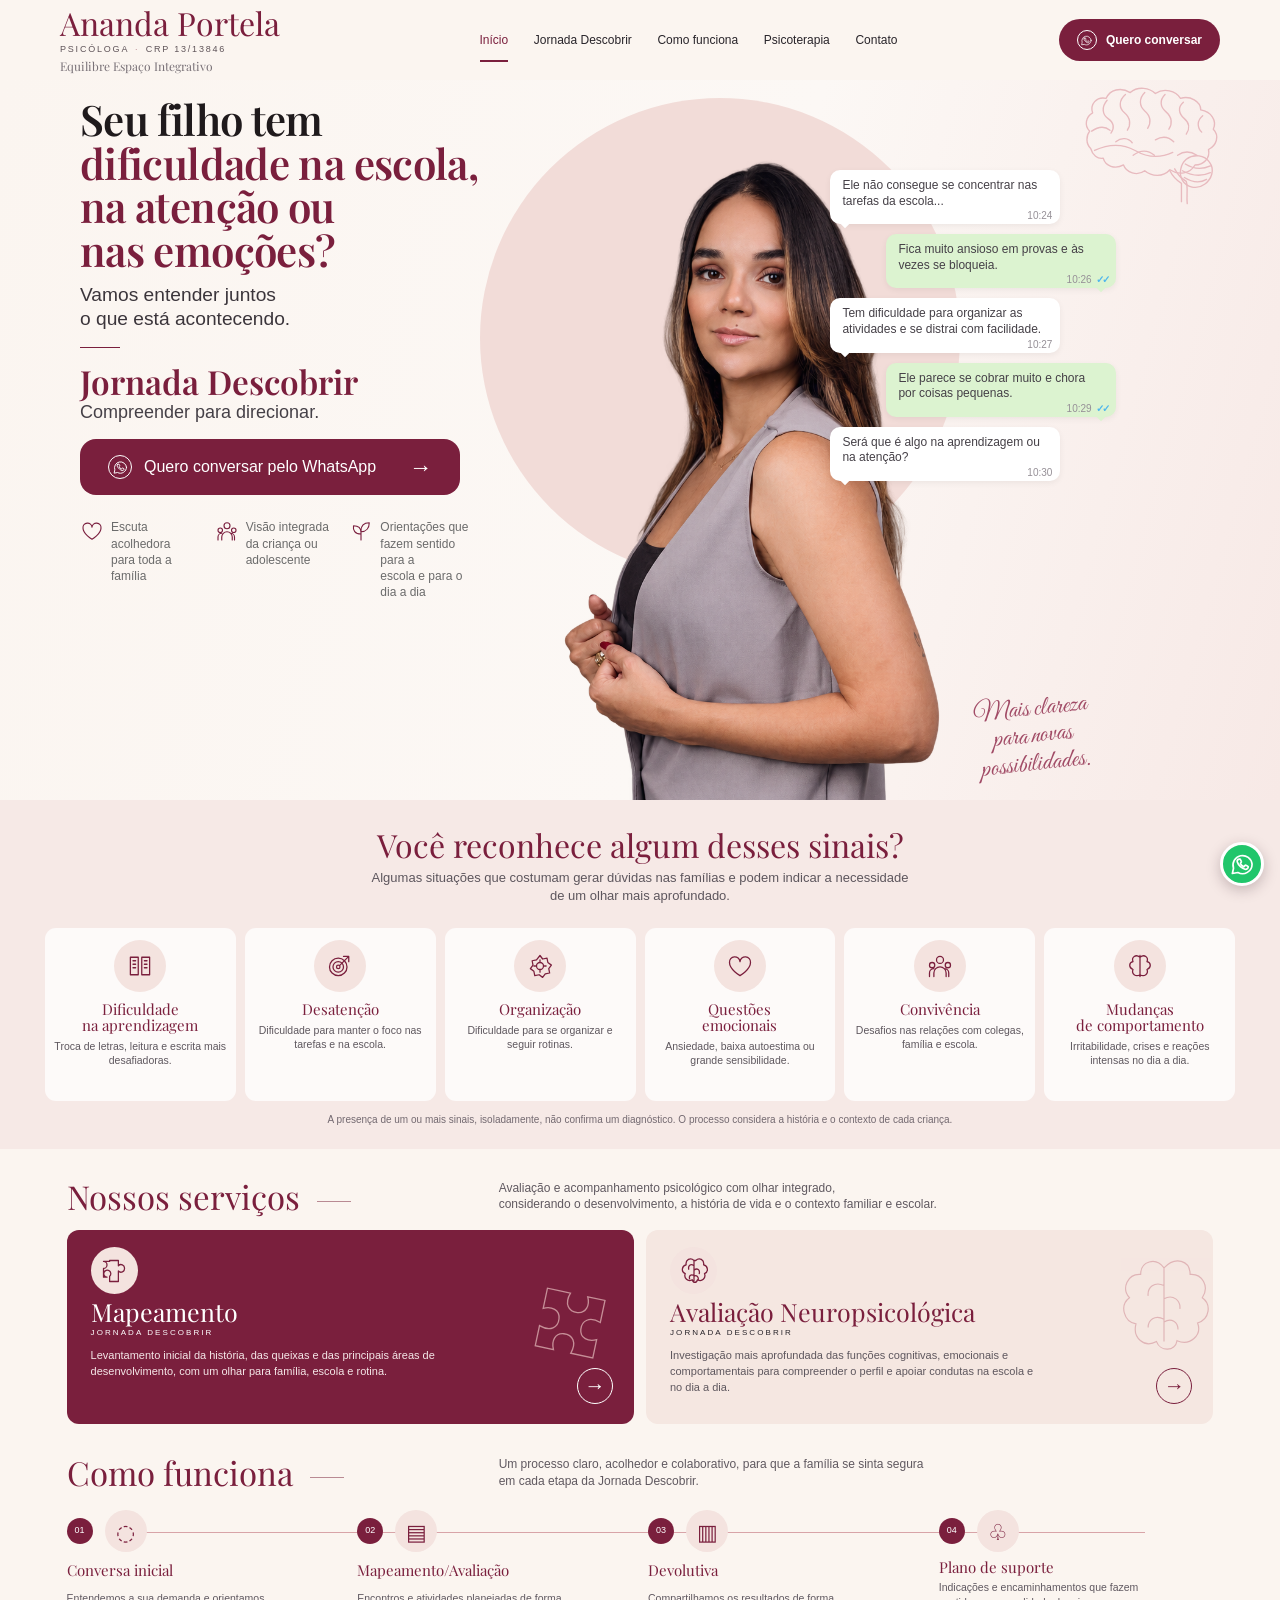
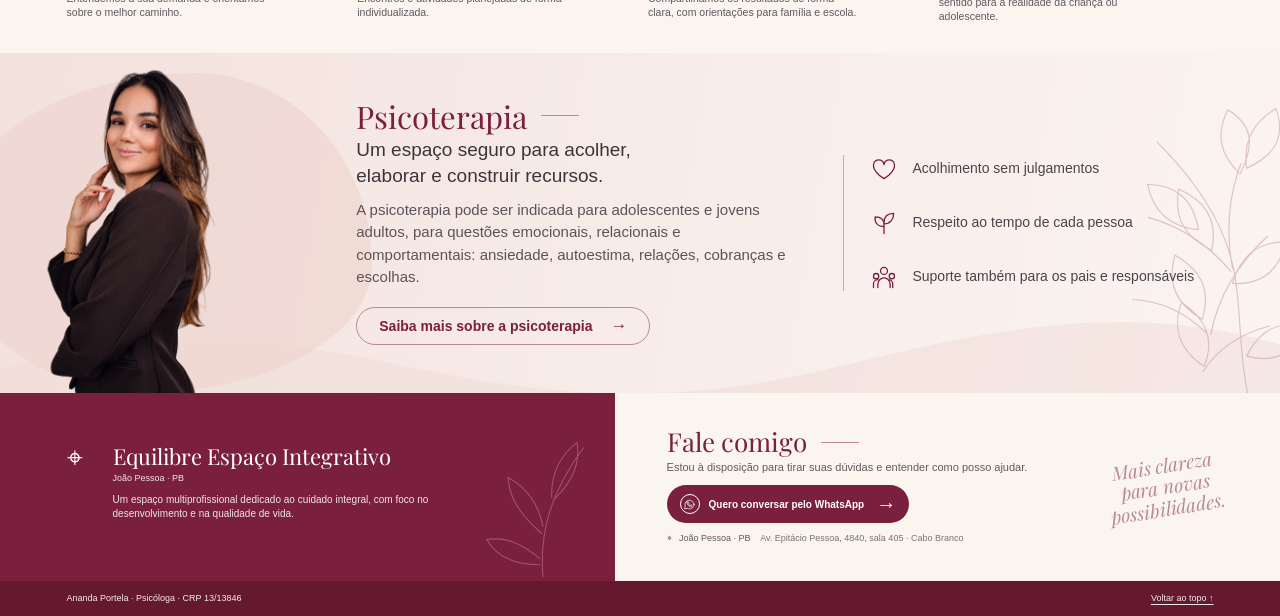
==== index.html @ 0500f371 "Subindo repositorio" ====
<!doctype html>
<html lang="pt-BR">
<head>
  <meta charset="utf-8">
  <meta name="viewport" content="width=device-width, initial-scale=1">
  <meta name="theme-color" content="#fffaf8">
  <meta name="description" content="Acolhimento psicológico para crianças, adolescentes e famílias em João Pessoa. Conheça a Jornada Descobrir com Ananda Portela, psicóloga CRP 13/13846.">
  <title>Ananda Portela | Psicóloga em João Pessoa</title>
  <link rel="preload" as="image" href="assets/ananda-hero-v2.png">
  <link rel="preconnect" href="https://fonts.googleapis.com">
  <link rel="preconnect" href="https://fonts.gstatic.com" crossorigin>
  <link href="https://fonts.googleapis.com/css2?family=Great+Vibes&family=Playfair+Display:wght@600;700&display=swap" rel="stylesheet">
  <link rel="stylesheet" href="styles.css">
  <link rel="stylesheet" href="hero.css">
</head>
<body>
  <header class="site-header">
    <a class="brand" href="#inicio" aria-label="Ananda Portela, início">
      <span class="brand-name">Ananda Portela</span>
      <span class="brand-meta">PSICÓLOGA <i>·</i> CRP 13/13846</span>
      <span class="brand-clinic">Equilibre Espaço Integrativo</span>
    </a>
    <button class="menu-toggle" type="button" aria-expanded="false" aria-controls="main-nav" aria-label="Abrir menu"><span></span><span></span><span></span></button>
    <nav class="main-nav" id="main-nav" aria-label="Navegação principal">
      <a class="active" href="#inicio">Início</a><a href="#jornada">Jornada Descobrir</a><a href="#como-funciona">Como funciona</a><a href="#psicoterapia">Psicoterapia</a><a href="#contato">Contato</a>
    </nav>
    <a class="button button-small header-cta" href="https://wa.me/?text=Ol%C3%A1%2C%20Ananda!%20Vim%20pelo%20seu%20site%20e%20quero%20saber%20mais%20sobre%20a%20Jornada%20Descobrir." target="_blank" rel="noreferrer"><span class="wa-icon" aria-hidden="true"><svg viewBox="0 0 24 24"><path d="M20.5 11.7a8.5 8.5 0 0 1-12.6 7.4L3 20l1-4.7a8.5 8.5 0 1 1 16.5-3.6Z"/><path d="M8.3 7.7c.2-.5.5-.5.8-.5h.6c.2 0 .4.1.5.4l.8 1.8c.1.2.1.4-.1.6l-.6.7c-.2.2-.2.4 0 .7.6 1 1.5 1.8 2.5 2.4.3.2.5.2.7-.1l.8-.9c.2-.2.4-.2.7-.1l1.7.8c.3.1.4.3.4.5 0 .3-.2 1.2-.8 1.7-.5.5-1.3.7-2.1.5-1.1-.3-2.4-.9-3.8-2.1-1.7-1.5-2.8-3.3-3.1-4.5-.3-1.1.2-1.8.6-2.2Z"/></svg></span>Quero conversar</a>
  </header>

  <main>
    <section class="hero" id="inicio">
  <div class="hero-inner">
    <div class="hero-copy">
      <h1><span class="hero-title-line">Seu filho tem</span><em><span class="hero-title-line">dificuldade na escola,</span><span class="hero-title-line">na atenção ou</span><span class="hero-title-line">nas emoções?</span></em></h1>
      <p class="hero-subtitle">Vamos entender juntos<br>o que está acontecendo.</p>
      <span class="small-rule" aria-hidden="true"></span>
      <h2>Jornada Descobrir</h2>
      <p class="hero-description">Compreender para direcionar.</p>
      <a class="button hero-button" href="https://wa.me/?text=Ol%C3%A1%2C%20Ananda!%20Vim%20pelo%20seu%20site%20e%20quero%20saber%20mais%20sobre%20a%20Jornada%20Descobrir." target="_blank" rel="noreferrer">
        <span class="wa-icon" aria-hidden="true"><svg viewBox="0 0 24 24"><path d="M20.5 11.7a8.5 8.5 0 0 1-12.6 7.4L3 20l1-4.7a8.5 8.5 0 1 1 16.5-3.6Z"/><path d="M8.3 7.7c.2-.5.5-.5.8-.5h.6c.2 0 .4.1.5.4l.8 1.8c.1.2.1.4-.1.6l-.6.7c-.2.2-.2.4 0 .7.6 1 1.5 1.8 2.5 2.4.3.2.5.2.7-.1l.8-.9c.2-.2.4-.2.7-.1l1.7.8c.3.1.4.3.4.5 0 .3-.2 1.2-.8 1.7-.5.5-1.3.7-2.1.5-1.1-.3-2.4-.9-3.8-2.1-1.7-1.5-2.8-3.3-3.1-4.5-.3-1.1.2-1.8.6-2.2Z"/></svg></span>
        <span class="hero-button__label">Quero conversar pelo WhatsApp</span><span class="arrow">→</span>
      </a>
      <div class="hero-benefits" aria-label="Como é o acolhimento">
        <div><svg viewBox="0 0 32 32" aria-hidden="true"><path d="M16 27S4 20 4 12a6 6 0 0 1 12-1 6 6 0 0 1 12 1c0 8-12 15-12 15Z"/></svg><span class="hero-benefit__text">Escuta acolhedora<br>para toda a família</span></div>
        <div><svg viewBox="0 0 32 32" aria-hidden="true"><circle cx="16" cy="9" r="4"/><circle cx="7" cy="15" r="3"/><circle cx="25" cy="15" r="3"/><path d="M9 28v-4a7 7 0 0 1 14 0v4m-19 0v-4a5 5 0 0 1 5-5m17 9v-4a5 5 0 0 0-5-5"/></svg><span class="hero-benefit__text">Visão integrada<br>da criança ou adolescente</span></div>
        <div><svg viewBox="0 0 32 32" aria-hidden="true"><path d="M16 28V15m0 5c-8 0-11-5-10-11 6 0 10 3 10 9m0-2c0-7 4-11 11-11 0 7-4 12-11 12"/></svg><span class="hero-benefit__text">Orientações que<br>fazem sentido para a<br>escola e para o dia a dia</span></div>
      </div>
    </div>
    <div class="hero-stage" aria-label="Retrato profissional de Ananda Portela">
      <div class="hero-halo" aria-hidden="true"></div>
      <img class="hero-photo" src="assets/ananda-hero-v2.png" alt="Ananda Portela, psicóloga, em retrato profissional">
      <svg class="hero-art" viewBox="12 8 145 137" aria-hidden="true" focusable="false">
        <g class="brain-drawing">
          <!-- Contorno lateral do córtex: lobo frontal à esquerda. -->
          <path d="M21 75C16 70 16 62 20 57 14 51 16 42 23 38 20 29 27 21 37 23 41 14 52 11 62 17 70 10 82 12 88 18 97 12 109 15 114 23 124 20 135 26 135 35 146 37 152 46 148 55 155 62 151 72 143 76 145 85 138 92 129 92 124 101 112 103 103 97 96 105 84 104 77 98 69 104 58 100 55 92 46 97 36 93 34 85 28 86 23 82 21 75Z"/>
          <!-- Giros corticais, dispostos em curvas abertas e sinuosas. -->
          <path d="M38 25C32 32 33 40 39 44 45 48 46 54 42 59M57 19C50 25 50 33 56 38 62 43 63 50 59 56M77 17C71 23 71 31 77 36 83 41 84 48 80 54M98 19C92 25 93 32 99 37 105 42 106 49 102 55M117 27C111 32 112 39 118 44 123 48 124 54 120 60M137 41C131 46 131 53 136 58"/>
          <path d="M22 57C29 52 36 52 41 56M47 68C53 63 60 64 64 69M65 82C73 76 81 77 87 82M88 66C95 62 102 63 107 68M111 82C118 77 125 78 131 82"/>
          <!-- Divisão longa do lobo temporal. -->
          <path d="M25 77C40 70 54 70 67 77 79 84 91 86 106 79"/>
          <!-- Cerebelo posterior com folíolos curvos. -->
          <path d="M120 86C128 80 139 82 144 89 150 97 146 107 139 112 131 118 120 115 116 108 112 101 114 91 120 86Z"/>
          <path d="M119 91C127 96 136 97 145 93M116 98C125 103 136 104 145 100M118 105C126 110 134 111 141 107"/>
          <!-- Tronco curto, encerrado sob o cerebelo. -->
          <path d="M108 96C111 102 115 106 120 109 122 116 120 124 121 132M103 98C106 104 110 108 115 111L115 130"/>
        </g>
      </svg>
      <aside class="hero-chat" aria-label="Exemplos de dúvidas que as famílias podem trazer">
        <div class="chat-bubble incoming">Ele não consegue se concentrar nas tarefas da escola...<small>10:24</small></div>
        <div class="chat-bubble outgoing">Fica muito ansioso em provas e às vezes se bloqueia.<small>10:26 <b aria-label="lido">✓✓</b></small></div>
        <div class="chat-bubble incoming">Tem dificuldade para organizar as atividades e se distrai com facilidade.<small>10:27</small></div>
        <div class="chat-bubble outgoing">Ele parece se cobrar muito e chora por coisas pequenas.<small>10:29 <b aria-label="lido">✓✓</b></small></div>
        <div class="chat-bubble incoming">Será que é algo na aprendizagem ou na atenção?<small>10:30</small></div>
      </aside>
      <p class="hero-mantra">Mais clareza<br>para novas<br>possibilidades.</p>
    </div>
  </div>
</section>

    <section class="signals section-blush">
      <div class="section-heading centered"><h2>Você reconhece algum desses sinais?</h2><p>Algumas situações que costumam gerar dúvidas nas famílias e podem indicar a necessidade<br class="desktop-break"> de um olhar mais aprofundado.</p></div>
      <div class="signal-grid">
        <article class="signal-card"><span class="icon-bubble"><svg viewBox="0 0 32 32"><path d="M5 6h9v20H5zM18 6h9v20h-9zM8 10h3m10 0h3M8 14h3m10 0h3M8 18h3m10 0h3"/></svg></span><h3>Dificuldade<br>na aprendizagem</h3><p>Troca de letras, leitura e escrita mais desafiadoras.</p></article>
        <article class="signal-card"><span class="icon-bubble"><svg viewBox="0 0 32 32"><circle cx="14" cy="17" r="10"/><circle cx="14" cy="17" r="6"/><circle cx="14" cy="17" r="2"/><path d="m16 15 10-10m-6 0h6v6"/></svg></span><h3>Desatenção</h3><p>Dificuldade para manter o foco nas tarefas e na escola.</p></article>
        <article class="signal-card"><span class="icon-bubble"><svg viewBox="0 0 32 32"><path d="M16 4 19 8l5-1 1 5 4 3-3 4 1 5-5 1-3 4-4-3-5 1-1-5-4-3 3-4-1-5 5-1z"/><circle cx="16" cy="16" r="4"/><path d="M16 9v2m0 10v2m7-7h-2m-10 0H9"/></svg></span><h3>Organização</h3><p>Dificuldade para se organizar e seguir rotinas.</p></article>
        <article class="signal-card"><span class="icon-bubble"><svg viewBox="0 0 32 32"><path d="M16 27S4 20 4 12a6 6 0 0 1 12-1 6 6 0 0 1 12 1c0 8-12 15-12 15Z"/></svg></span><h3>Questões<br>emocionais</h3><p>Ansiedade, baixa autoestima ou grande sensibilidade.</p></article>
        <article class="signal-card"><span class="icon-bubble"><svg viewBox="0 0 32 32"><circle cx="16" cy="9" r="4"/><circle cx="7" cy="15" r="3"/><circle cx="25" cy="15" r="3"/><path d="M9 28v-4a7 7 0 0 1 14 0v4m-19 0v-4a5 5 0 0 1 5-5m17 9v-4a5 5 0 0 0-5-5"/></svg></span><h3>Convivência</h3><p>Desafios nas relações com colegas, família e escola.</p></article>
        <article class="signal-card"><span class="icon-bubble"><svg viewBox="0 0 32 32"><path d="M16 4v24M16 6c-5-4-10 0-8 5-5 1-5 7 0 9-2 5 3 9 8 6m0-20c5-4 10 0 8 5 5 1 5 7 0 9 2 5-3 9-8 6"/></svg></span><h3>Mudanças<br>de comportamento</h3><p>Irritabilidade, crises e reações intensas no dia a dia.</p></article>
      </div>
      <p class="ethics-note">A presença de um ou mais sinais, isoladamente, não confirma um diagnóstico. O processo considera a história e o contexto de cada criança.</p>
    </section>

    <section class="services section-white" id="jornada">
      <div class="section-heading split-heading"><h2>Nossos serviços</h2><p>Avaliação e acompanhamento psicológico com olhar integrado,<br> considerando o desenvolvimento, a história de vida e o contexto familiar e escolar.</p></div>
      <div class="service-grid">
        <article class="service-card service-featured"><span class="icon-bubble service-icon"><svg viewBox="0 0 32 32"><path d="M11 4h10v6a4 4 0 0 1 7 3 4 4 0 0 1-7 3v12H11v-6a4 4 0 1 0-3 1H4V13a4 4 0 1 0 0-8h7z"/></svg></span><h3>Mapeamento</h3><p class="service-kicker">JORNADA DESCOBRIR</p><p>Levantamento inicial da história, das queixas e das principais áreas de desenvolvimento, com um olhar para família, escola e rotina.</p><a href="https://wa.me/?text=Ol%C3%A1%2C%20Ananda!%20Quero%20saber%20se%20o%20Mapeamento%20da%20Jornada%20Descobrir%20faz%20sentido%20para%20meu%20filho." class="round-link" aria-label="Perguntar sobre Mapeamento">→</a><svg class="puzzle-large" viewBox="0 0 100 100" aria-hidden="true"><path d="M35 9h12c-4 12 2 19 11 18 9-1 11-10 7-18h18v23c-12-4-19 2-18 11 1 9 10 11 18 7v19H60c4-12-2-19-11-18-9 1-11 10-7 18H23V48c12 4 19-2 18-11-1-9-10-11-18-7V9h12Z"/></svg></article>
        <article class="service-card service-soft"><span class="icon-bubble service-icon"><svg viewBox="0 0 32 32"><path d="M16 4c-4-4-10-1-9 5-5 1-6 8-1 10-2 5 3 10 8 7 1 4 5 4 6 0 5 3 10-2 8-7 5-2 4-9-1-10 1-6-5-9-9-5Zm0 0v23m0-17c-4-3-7 0-6 4m6 1c4-3 7 0 6 4m-6 2c-4-2-6 1-5 4m5-3c3-2 5 1 5 3"/></svg></span><h3>Avaliação Neuropsicológica</h3><p class="service-kicker">JORNADA DESCOBRIR</p><p>Investigação mais aprofundada das funções cognitivas, emocionais e comportamentais para compreender o perfil e apoiar condutas na escola e no dia a dia.</p><a href="https://wa.me/?text=Ol%C3%A1%2C%20Ananda!%20Quero%20saber%20mais%20sobre%20a%20Avalia%C3%A7%C3%A3o%20Neuropsicol%C3%B3gica." class="round-link" aria-label="Perguntar sobre Avaliação Neuropsicológica">→</a><svg class="brain-card" viewBox="0 0 120 120" aria-hidden="true"><path d="M60 17c-9-12-25-7-25 7-14-1-21 15-12 25-11 8-6 26 7 28-4 15 9 26 22 19 4 11 20 11 22-1 14 6 27-6 22-19 13-4 15-20 5-27 8-12 0-26-13-25 0-15-16-20-28-7Zm0 0v79M60 36c-10-5-18 2-17 11m17 3c10-5 18 2 17 11M60 72c-10-5-17 1-17 9m17-6c8-5 15 0 15 8"/></svg></article>
      </div>
    </section>

    <section class="process section-white" id="como-funciona">
      <div class="section-heading split-heading"><h2>Como funciona</h2><p>Um processo claro, acolhedor e colaborativo, para que a família se sinta segura<br> em cada etapa da Jornada Descobrir.</p></div>
      <ol class="steps">
        <li><span class="step-number">01</span><span class="step-icon">◌</span><h3>Conversa inicial</h3><p>Entendemos a sua demanda e orientamos sobre o melhor caminho.</p></li>
        <li><span class="step-number">02</span><span class="step-icon">▤</span><h3>Mapeamento/Avaliação</h3><p>Encontros e atividades planejadas de forma individualizada.</p></li>
        <li><span class="step-number">03</span><span class="step-icon">▥</span><h3>Devolutiva</h3><p>Compartilhamos os resultados de forma clara, com orientações para família e escola.</p></li>
        <li><span class="step-number">04</span><span class="step-icon">♧</span><h3>Plano de suporte</h3><p>Indicações e encaminhamentos que fazem sentido para a realidade da criança ou adolescente.</p></li>
      </ol>
    </section>

    <section class="psychotherapy section-blush" id="psicoterapia">
      <svg class="therapy-curve" viewBox="0 0 1440 100" preserveAspectRatio="none" aria-hidden="true" focusable="false"><path d="M0 72C185 18 316 40 478 74s297 38 466-4 322-76 496-25v55H0Z"/></svg>
      <div class="therapy-photo">
        <span class="therapy-blob" aria-hidden="true"></span>
        <img src="assets/ananda-retrato-cutout.png" alt="Ananda Portela em retrato profissional com blazer escuro">
      </div>
      <article class="therapy-copy" id="sobre">
        <div class="title-line"><h2>Psicoterapia</h2><span></span></div>
        <p class="lead">Um espaço seguro para acolher,<br>elaborar e construir recursos.</p>
        <p>A psicoterapia pode ser indicada para adolescentes e jovens adultos, para questões emocionais, relacionais e comportamentais: ansiedade, autoestima, relações, cobranças e escolhas.</p>
        <a class="text-link" href="https://wa.me/?text=Ol%C3%A1%2C%20Ananda!%20Gostaria%20de%20saber%20mais%20sobre%20psicoterapia.">Saiba mais sobre a psicoterapia <span>→</span></a>
      </article>
      <ul class="therapy-values">
        <li><svg viewBox="0 0 32 32" aria-hidden="true"><path d="M16 27S4 20 4 12a6 6 0 0 1 12-1 6 6 0 0 1 12 1c0 8-12 15-12 15Z"/></svg><span>Acolhimento sem julgamentos</span></li>
        <li><svg viewBox="0 0 32 32" aria-hidden="true"><path d="M16 28V15m0 5c-8 0-11-5-10-11 6 0 10 3 10 9m0-2c0-7 4-11 11-11 0 7-4 12-11 12"/></svg><span>Respeito ao tempo de cada pessoa</span></li>
        <li><svg viewBox="0 0 32 32" aria-hidden="true"><circle cx="16" cy="9" r="4"/><circle cx="7" cy="15" r="3"/><circle cx="25" cy="15" r="3"/><path d="M9 28v-4a7 7 0 0 1 14 0v4m-19 0v-4a5 5 0 0 1 5-5m17 9v-4a5 5 0 0 0-5-5"/></svg><span>Suporte também para os pais e responsáveis</span></li>
      </ul>
      <svg class="therapy-leaves" viewBox="0 0 180 360" aria-hidden="true" focusable="false">
        <path d="M152 364C139 311 147 256 130 206c-14-42-41-78-75-112M135 228c-7-38-5-74 9-111m-11 114c-24-29-52-47-87-57m66 124c8-42 29-75 60-104m-65 102c-23-22-47-33-78-35m75 76c16-25 40-40 70-48"/>
        <path d="M143 128c-23-22-25-43-13-68 23 14 31 33 13 68Zm-44 59c-31-3-48-19-54-48 29 1 48 14 54 48Zm51-65c-4-29 7-49 31-63 10 27 2 48-31 63Zm-37 87c-30-15-40-35-35-65 27 12 42 31 35 65Zm22 35c9-30 27-44 57-44-7 28-24 46-57 44Zm-32 38c-29-17-37-39-29-68 26 15 39 35 29 68Zm47 39c13-27 33-38 63-33-11 27-30 42-63 33Zm-45 11c-27-18-34-40-24-68 25 17 36 38 24 68Z"/>
      </svg>
    </section>

    <section class="contact section-white" id="equilibre">
      <div class="clinic-panel"><span class="clinic-mark">⌖</span><div><h2>Equilibre Espaço Integrativo</h2><p class="place">João Pessoa · PB</p><p>Um espaço multiprofissional dedicado ao cuidado integral, com foco no desenvolvimento e na qualidade de vida.</p></div><svg class="leaf-art" viewBox="0 0 120 160" aria-hidden="true"><path d="M60 150C56 103 68 62 102 16M59 105C36 85 25 68 24 47c20 11 32 29 36 51m9-30c-1-24 8-43 26-57 4 21-4 40-24 59M57 131c-20-17-36-23-55-20 10 18 28 26 55 26"/></svg></div>
      <div class="contact-panel" id="contato"><div class="contact-copy"><div class="title-line"><h2>Fale comigo</h2><span></span></div><p>Estou à disposição para tirar suas dúvidas e entender como posso ajudar.</p><a class="button" href="https://wa.me/?text=Ol%C3%A1%2C%20Ananda!%20Vim%20pelo%20seu%20site%20e%20quero%20saber%20mais%20sobre%20a%20Jornada%20Descobrir." target="_blank" rel="noreferrer"><span class="wa-icon" aria-hidden="true"><svg viewBox="0 0 24 24"><path d="M20.5 11.7a8.5 8.5 0 0 1-12.6 7.4L3 20l1-4.7a8.5 8.5 0 1 1 16.5-3.6Z"/><path d="M8.3 7.7c.2-.5.5-.5.8-.5h.6c.2 0 .4.1.5.4l.8 1.8c.1.2.1.4-.1.6l-.6.7c-.2.2-.2.4 0 .7.6 1 1.5 1.8 2.5 2.4.3.2.5.2.7-.1l.8-.9c.2-.2.4-.2.7-.1l1.7.8c.3.1.4.3.4.5 0 .3-.2 1.2-.8 1.7-.5.5-1.3.7-2.1.5-1.1-.3-2.4-.9-3.8-2.1-1.7-1.5-2.8-3.3-3.1-4.5-.3-1.1.2-1.8.6-2.2Z"/></svg></span>Quero conversar pelo WhatsApp <span class="arrow">→</span></a><p class="address">⌖ &nbsp; João Pessoa · PB &nbsp;&nbsp; <span>Av. Epitácio Pessoa, 4840, sala 405 · Cabo Branco</span></p></div><div class="contact-art">Mais clareza<br>para novas<br>possibilidades.</div></div>
    </section>
  </main>
  <footer class="site-footer"><span>Ananda Portela · Psicóloga · CRP 13/13846</span><a href="#inicio">Voltar ao topo ↑</a></footer>
  <a class="floating-wa" href="https://wa.me/?text=Ol%C3%A1%2C%20Ananda!%20Vim%20pelo%20seu%20site%20e%20quero%20saber%20mais%20sobre%20a%20Jornada%20Descobrir." target="_blank" rel="noreferrer" aria-label="Conversar pelo WhatsApp"><svg viewBox="0 0 24 24"><path d="M20.5 11.7a8.5 8.5 0 0 1-12.6 7.4L3 20l1-4.7a8.5 8.5 0 1 1 16.5-3.6Z"/><path d="M8.3 7.7c.2-.5.5-.5.8-.5h.6c.2 0 .4.1.5.4l.8 1.8c.1.2.1.4-.1.6l-.6.7c-.2.2-.2.4 0 .7.6 1 1.5 1.8 2.5 2.4.3.2.5.2.7-.1l.8-.9c.2-.2.4-.2.7-.1l1.7.8c.3.1.4.3.4.5 0 .3-.2 1.2-.8 1.7-.5.5-1.3.7-2.1.5-1.1-.3-2.4-.9-3.8-2.1-1.7-1.5-2.8-3.3-3.1-4.5-.3-1.1.2-1.8.6-2.2Z"/></svg></a>
  <script src="script.js" defer></script>
</body>
</html>
---- styles.css ----
:root{--wine:#7a1f3d;--wine-dark:#6f1a36;--rose:#b98a93;--rose-line:#d8a4a8;--blush:#f7eae5;--nude:#f3e6df;--paper:#fffaf8;--white:#fff;--ink:#28242a;--muted:#686168;--serif:Georgia,'Times New Roman',serif;--sans:Arial,Helvetica,sans-serif}
*{box-sizing:border-box}html{scroll-behavior:smooth;scroll-padding-top:80px}body{margin:0;background:var(--paper);color:var(--ink);font:16px/1.5 var(--sans)}a{color:inherit;text-decoration:none}img{display:block;max-width:100%}h1,h2,h3,p{margin-top:0}h1,h2,h3{font-family:var(--serif);font-weight:400}.site-header{height:78px;padding:0 clamp(26px,5.2vw,72px);display:flex;align-items:center;justify-content:space-between;gap:28px;background:rgba(255,250,248,.97);border-bottom:1px solid #eee4e2;position:sticky;top:0;z-index:30}.brand{width:258px;display:flex;flex-direction:column;line-height:1}.brand-name{font:32px/1.03 var(--serif);color:var(--wine)}.brand-meta{font-size:9px;letter-spacing:.2em;color:#5e5358;margin-top:5px}.brand-meta i{font-style:normal;color:var(--rose);padding:0 2px}.brand-clinic{font:12px/1.1 var(--serif);color:#797177;margin-top:6px}.main-nav{display:flex;align-items:center;gap:clamp(14px,2vw,30px);height:100%;white-space:nowrap}.main-nav a{font-size:12px;position:relative}.main-nav a:hover,.main-nav a.active{color:var(--wine)}.main-nav a.active:after{content:"";position:absolute;bottom:-13px;left:0;right:0;height:2px;background:var(--wine)}.button{min-height:44px;padding:0 18px;border-radius:999px;background:var(--wine);color:#fff;display:inline-flex;align-items:center;justify-content:center;gap:9px;font-size:13px;font-weight:600;white-space:nowrap;transition:background .2s,transform .2s}.button:hover{background:var(--wine-dark);transform:translateY(-1px)}.button-small{min-height:42px;padding:0 18px;font-size:12px}.wa-icon{width:20px;height:20px;display:inline-grid;place-items:center;border:1.3px solid currentColor;border-radius:50%;flex:0 0 auto}.wa-icon svg{width:13px;height:13px;fill:none;stroke:currentColor;stroke-width:1.35;stroke-linecap:round;stroke-linejoin:round}.arrow{font-size:20px;font-weight:400;margin-left:3px}.menu-toggle{display:none}
.hero{position:relative;height:clamp(490px,43vw,560px);min-height:0;overflow:hidden;padding:34px clamp(30px,5.2vw,72px) 76px;background:var(--paper);isolation:isolate}.hero-copy{position:relative;z-index:5;width:42%;max-width:490px}.eyebrow{font-size:10px;line-height:1.35;letter-spacing:.19em;text-transform:uppercase;color:#645b62;margin:0 0 16px}.hero h1{font-size:clamp(38px,4.25vw,57px);line-height:1.02;letter-spacing:-.045em;color:#211c21;margin:0 0 12px;max-width:500px}.hero h1 em{font-style:normal;color:var(--wine)}.hero-subtitle{font-size:clamp(19px,2vw,24px);line-height:1.3;margin:0;color:#332e34}.small-rule{display:block;width:35px;height:1px;background:var(--rose);margin:18px 0 12px}.hero h2{font-size:clamp(29px,3vw,38px);line-height:1.05;color:var(--wine);margin:0 0 4px}.hero-description{font-size:13px;line-height:1.4;color:#504a50;max-width:450px;margin:0 0 16px}.hero-button{min-height:45px;padding-inline:20px}.hero-halo{position:absolute;z-index:-1;left:39%;top:2%;width:38%;height:93%;background:radial-gradient(ellipse at 56% 48%,#edd6dc 0,#f3dfe1 58%,rgba(243,223,225,0) 59%);border-radius:50%}.hero-photo{position:absolute;z-index:2;left:42%;bottom:0;width:35%;height:96%;object-fit:cover;object-position:center 24%;border-radius:48% 48% 0 0}.hero-chat{position:absolute;z-index:6;right:2.4%;top:10%;width:22%;display:flex;flex-direction:column;gap:9px}.chat-bubble{position:relative;max-width:94%;padding:9px 11px 15px;border-radius:14px;background:#fff;color:#4d484e;box-shadow:0 2px 7px #3925360c;font-size:10px;line-height:1.25}.chat-bubble:after{content:"";position:absolute;bottom:-5px;left:11px;width:10px;height:10px;background:inherit;transform:rotate(45deg)}.chat-bubble small{position:absolute;right:9px;bottom:3px;color:#999197;font-size:8px}.chat-bubble.outgoing{align-self:flex-end;background:#e4f2df}.brain-art,.puzzle-art,.hero-wave{position:absolute;z-index:1;fill:none;stroke:var(--rose-line);stroke-width:1.1}.brain-art{width:132px;right:2.7%;top:3%;opacity:.75}.hero-wave{z-index:1;right:-1%;bottom:-1px;width:300px;height:82px;fill:none;stroke:var(--rose-line);stroke-width:1.1;opacity:.65}.puzzle-art{width:82px;right:2%;bottom:15%;opacity:.55;transform:rotate(10deg)}.hero-mantra{position:absolute;z-index:3;right:3%;bottom:4%;font:italic 23px/1.1 var(--serif);color:var(--rose);transform:rotate(-8deg);text-align:center}.hero-benefits{position:absolute;z-index:5;left:clamp(30px,5.2vw,72px);bottom:18px;width:43%;display:grid;grid-template-columns:.9fr 1.1fr 1.4fr;gap:12px;align-items:center}.hero-benefits div{font-size:9px;line-height:1.35;color:#554f55;display:flex;align-items:center;gap:8px}.hero-benefits span{font:24px/1 var(--serif);color:var(--wine)}
.section-blush{background:var(--blush)}.section-white{background:var(--paper)}.signals{padding:27px clamp(24px,3.5vw,48px) 22px}.section-heading h2{font-size:32px;line-height:1.1;color:var(--wine);margin:0 0 7px}.centered{text-align:center;margin:0 auto 22px}.centered p{font-size:13px;line-height:1.4;color:#5d565d;margin:0}.signal-grid{display:grid;grid-template-columns:repeat(6,minmax(0,1fr));gap:9px}.signal-card{min-height:173px;padding:12px 9px 13px;border-radius:11px;background:rgba(255,255,255,.77);text-align:center;display:flex;flex-direction:column;align-items:center}.icon-bubble{width:52px;height:52px;border-radius:50%;display:grid;place-items:center;flex:0 0 auto;background:#f4e3df;color:var(--wine)}.icon-bubble svg{width:28px;height:28px;fill:none;stroke:currentColor;stroke-width:1.45;stroke-linecap:round;stroke-linejoin:round}.signal-card h3{font-size:15px;line-height:1.08;color:var(--wine);margin:9px 0 6px}.signal-card p{font-size:10.5px;line-height:1.35;color:#5e575e;margin:0}.ethics-note{font-size:10px;color:#736970;text-align:center;margin:11px 0 0}.services,.process{padding:30px clamp(28px,5.2vw,72px)}.split-heading{display:grid;grid-template-columns:.72fr 1.28fr;gap:30px;align-items:center;margin-bottom:16px}.split-heading h2{margin:0;font-size:33px;color:var(--wine);line-height:1.08}.split-heading h2:after{content:"";display:inline-block;vertical-align:middle;width:34px;height:1px;background:var(--rose);margin-left:17px}.split-heading p{margin:0;font-size:12px;line-height:1.4;color:#605960}.service-grid{display:grid;grid-template-columns:1fr 1fr;gap:12px}.service-card{position:relative;min-height:194px;border-radius:12px;padding:17px 24px;overflow:hidden}.service-featured{background:var(--wine);color:#fff}.service-soft{background:#f5e7e1}.service-icon{width:47px;height:47px;margin:0 0 4px}.service-card h3{position:relative;z-index:1;color:var(--wine);font-size:25px;line-height:1.08;margin:0 0 2px}.service-featured h3{color:#fff}.service-kicker{position:relative;z-index:1;font-size:8px;letter-spacing:.26em;margin:0 0 9px}.service-card>p:not(.service-kicker){position:relative;z-index:1;max-width:72%;font-size:11px;line-height:1.45;margin:0}.service-featured>p:not(.service-kicker){color:#f5e7e8}.service-soft>p:not(.service-kicker){color:#5e575e}.round-link{position:absolute;z-index:2;right:21px;bottom:20px;width:36px;height:36px;border:1px solid currentColor;border-radius:50%;display:grid;place-items:center;font-size:21px}.service-featured .round-link{color:#fff}.service-soft .round-link{color:var(--wine)}.puzzle-large{position:absolute;right:20px;top:54px;width:98px;fill:none;stroke:#dfb3b5;stroke-width:1.35;opacity:.75;transform:rotate(12deg)}.brain-card{position:absolute;right:-7px;top:22px;width:112px;fill:none;stroke:#dca9ad;stroke-width:1.25;opacity:.8}.process{padding-top:1px;padding-bottom:29px}.steps{list-style:none;padding:0;margin:19px 0 0;display:grid;grid-template-columns:repeat(4,minmax(0,1fr));gap:16px;position:relative}.steps:before{content:"";position:absolute;left:6%;right:6%;top:22px;height:1px;background:#d8a4a8}.steps li{position:relative;z-index:1;display:grid;grid-template-columns:30px 42px 1fr;grid-template-rows:42px auto auto;column-gap:8px;align-items:center}.step-number{grid-column:1;grid-row:1;width:26px;height:26px;border-radius:50%;background:var(--wine);color:#fff;display:grid;place-items:center;font-size:9px}.step-icon{grid-column:2;grid-row:1;width:42px;height:42px;border-radius:50%;background:#f4e3df;color:var(--wine);display:grid;place-items:center;font:22px var(--serif)}.steps h3{grid-column:1/-1;grid-row:2;margin:7px 0 4px;font-size:15px;line-height:1.15;color:var(--wine)}.steps p{grid-column:1/-1;grid-row:3;margin:0;font-size:10.5px;line-height:1.38;color:#5f5860;max-width:210px}.psychotherapy{padding:20px clamp(28px,5.2vw,72px);display:grid;grid-template-columns:.88fr 1.05fr 1fr;gap:24px;align-items:center;min-height:232px}.therapy-photo{height:214px;overflow:hidden;border-radius:95px 54px 8px 8px;position:relative}.therapy-photo:before{content:"";position:absolute;z-index:0;inset:0;background:#e5d4d6;border-radius:inherit}.therapy-photo img{position:relative;width:100%;height:100%;object-fit:cover;object-position:center 26%;mix-blend-mode:multiply}.therapy-copy h2,.contact-copy h2{font-size:31px;line-height:1.05;color:var(--wine);margin:0}.title-line{display:flex;align-items:center;gap:14px}.title-line>span{height:1px;background:var(--rose);width:38px}.therapy-copy .lead{font-size:16px;line-height:1.35;color:#3d373d;margin:5px 0 9px}.therapy-copy>p:not(.lead){font-size:11px;line-height:1.45;color:#5f5860;margin:0 0 9px}.text-link{display:inline-flex;align-items:center;gap:18px;border:1px solid var(--rose);border-radius:999px;padding:6px 12px;font-size:10px;font-weight:600;color:var(--wine)}.text-link span{font-size:17px;line-height:10px}.therapy-values{list-style:none;padding:0;margin:0;border-left:1px solid #d8a4a8;padding-left:25px;display:flex;flex-direction:column;gap:18px}.therapy-values li{display:flex;align-items:center;gap:14px;font-size:11px;line-height:1.35;color:#554f55}.therapy-values span{font:27px/1 var(--serif);color:var(--wine)}.contact{display:grid;grid-template-columns:1fr 1.08fr;min-height:188px}.clinic-panel{position:relative;overflow:hidden;background:var(--wine);color:#fff;padding:25px clamp(28px,5.2vw,72px);display:grid;grid-template-columns:34px 1fr;gap:12px;align-content:center}.clinic-mark{font-size:28px;line-height:1}.clinic-panel h2{font-size:22px;line-height:1.1;color:#fff;margin:0 0 4px}.clinic-panel p{font-size:10px;line-height:1.4;color:#f1e3e5;max-width:350px;margin:0 0 8px}.clinic-panel .place{font-size:9px;margin-bottom:8px}.leaf-art{position:absolute;right:2%;bottom:-6px;width:120px;height:155px;fill:none;stroke:#b67687;stroke-width:1.15;opacity:.6}.contact-panel{position:relative;overflow:hidden;padding:26px clamp(26px,4vw,54px);display:flex;align-items:center;justify-content:space-between;gap:16px}.contact-copy{position:relative;z-index:1}.contact-copy h2{font-size:26px}.contact-copy>p{font-size:11px;line-height:1.4;color:#615a61;margin:4px 0 10px}.contact-copy .button{min-height:38px;font-size:10px;padding-inline:13px}.contact-copy .address{font-size:9px;margin:9px 0 0}.address span{color:#7a7178}.contact-art{font:italic 19px/1.12 var(--serif);color:var(--rose);transform:rotate(-9deg);text-align:center;min-width:125px;padding:16px 6px}.site-footer{display:flex;justify-content:space-between;align-items:center;background:#65192f;color:#f5e9eb;padding:11px clamp(28px,5.2vw,72px);font-size:9px}.site-footer a{text-decoration:underline;text-underline-offset:3px}.floating-wa{position:fixed;right:19px;bottom:17px;z-index:29;width:52px;height:52px;background:#20c66b;color:#fff;border:3px solid #fff;border-radius:50%;box-shadow:0 4px 14px #3e273244;display:grid;place-items:center;transition:transform .2s}.floating-wa svg{width:27px;height:27px;fill:none;stroke:currentColor;stroke-width:1.5;stroke-linecap:round;stroke-linejoin:round}.floating-wa:hover{transform:translateY(-2px)}
@media(max-width:1050px){.site-header{gap:15px;padding-inline:24px}.brand{width:220px}.brand-name{font-size:29px}.main-nav{gap:13px}.main-nav a{font-size:10px}.hero{padding-left:34px;padding-right:28px;height:490px}.hero h1{font-size:clamp(38px,4.2vw,48px)}.hero-copy{width:42%}.hero-photo{left:42%;width:35%}.hero-chat{width:23%;right:1.5%;gap:7px}.chat-bubble{font-size:9px;padding:8px 9px 14px}.hero-benefits{left:34px;width:43%}.brain-art{width:105px}.signals{padding-inline:22px}.signal-grid{gap:7px}.signal-card{padding-inline:6px}.signal-card h3{font-size:13px}.signal-card p{font-size:9px}.services,.process,.psychotherapy{padding-inline:34px}.service-card{padding-inline:18px}.puzzle-large{right:11px;width:82px}.brain-card{width:96px}.psychotherapy{grid-template-columns:.82fr 1.05fr .98fr;gap:18px}.therapy-values{padding-left:17px;gap:14px}.contact-panel{padding-inline:26px}.contact-art{min-width:105px;font-size:17px}}
@media(max-width:820px){.brand{width:190px}.brand-name{font-size:26px}.brand-clinic{font-size:10px}.main-nav{gap:9px}.main-nav a{font-size:9px}.header-cta{font-size:10px;padding-inline:11px}.hero{height:500px;min-height:0}.hero-copy{width:43%}.hero h1{font-size:39px}.hero-photo{left:43%;width:34%}.hero-chat{width:22%;right:1%;top:10%}.chat-bubble{font-size:8px;padding:7px 8px 13px}.hero-benefits{width:48%}.hero-mantra{font-size:18px}.signals{padding-inline:17px}.signal-card{min-height:165px}.signal-card p{font-size:8.5px}.section-heading h2{font-size:28px}.service-card>p:not(.service-kicker){max-width:78%;font-size:10px}.steps{gap:9px}.steps li{grid-template-columns:27px 37px 1fr;column-gap:5px}.step-icon{width:37px;height:37px}.steps:before{top:19px}.steps h3{font-size:13px}.steps p{font-size:9px}.psychotherapy{grid-template-columns:.8fr 1.1fr .9fr;gap:14px}.therapy-photo{height:190px}.therapy-copy h2{font-size:26px}.therapy-copy .lead{font-size:14px}.therapy-values{padding-left:12px}.therapy-values li{font-size:9px;gap:8px}.therapy-values span{font-size:22px}.contact{grid-template-columns:1fr 1fr}.clinic-panel{padding-inline:25px}.contact-art{display:none}}
@media(max-width:767px){html{scroll-padding-top:68px}.site-header{height:68px;padding:0 18px;gap:10px}.brand{width:auto}.brand-name{font-size:25px}.brand-meta{font-size:8px}.brand-clinic{display:none}.header-cta{display:none}.menu-toggle{display:flex;margin-left:auto;width:42px;height:42px;background:transparent;border:0;flex-direction:column;justify-content:center;gap:5px;padding:8px;cursor:pointer}.menu-toggle span{width:24px;height:2px;border-radius:2px;background:var(--wine)}.main-nav{display:none;position:absolute;top:67px;left:0;right:0;height:auto;padding:12px 19px 17px;background:var(--paper);box-shadow:0 12px 20px #3c25301a;flex-direction:column;align-items:stretch;gap:0}.main-nav.open{display:flex}.main-nav a{font-size:14px;padding:11px 5px;border-bottom:1px solid #f0e1de}.main-nav a.active:after{display:none}.hero{height:auto;min-height:0;padding:25px 19px 22px;display:flex;flex-direction:column;align-items:stretch;overflow:hidden}.hero-copy{width:100%;max-width:none;order:1}.eyebrow{font-size:9px;margin-bottom:11px}.hero h1{font-size:clamp(38px,10vw,48px);max-width:530px}.hero-subtitle{font-size:19px}.hero h2{font-size:30px}.hero-description{font-size:12px}.hero-button{width:100%;font-size:12px;padding-inline:12px}.hero-halo{z-index:0;left:12%;top:auto;bottom:105px;width:76%;height:330px;background:radial-gradient(ellipse at 50% 50%,#edd6dc 0,#f3dfe1 62%,rgba(243,223,225,0) 63%)}.hero-photo{position:relative;left:auto;bottom:auto;z-index:1;order:2;width:100%;height:355px;object-fit:contain;object-position:center bottom;margin-top:8px}.hero-chat,.brain-art,.puzzle-art,.hero-wave,.hero-mantra{display:none}.hero-benefits{position:relative;left:auto;bottom:auto;order:3;width:100%;grid-template-columns:1fr 1fr;gap:13px 9px;margin-top:13px}.hero-benefits div{font-size:9px;gap:7px}.hero-benefits div:last-child{grid-column:1/-1}.hero-benefits span{font-size:22px}.signals{padding:27px 15px 20px}.centered{margin-bottom:17px}.section-heading h2{font-size:27px}.centered p{font-size:11px}.desktop-break{display:none}.signal-grid{grid-template-columns:repeat(2,minmax(0,1fr));gap:8px}.signal-card{min-height:157px;padding:11px 8px;border-radius:10px}.signal-card:last-child{grid-column:1/-1;min-height:135px}.icon-bubble{width:46px;height:46px}.icon-bubble svg{width:25px;height:25px}.signal-card h3{font-size:14px;margin:7px 0 5px}.signal-card p{font-size:10px}.ethics-note{font-size:9px;line-height:1.4}.services,.process{padding:27px 18px}.split-heading{display:block;margin-bottom:14px}.split-heading h2{font-size:28px;margin-bottom:6px}.split-heading p{font-size:11px}.service-grid{grid-template-columns:1fr;gap:10px}.service-card{min-height:185px;padding:16px 18px}.service-card h3{font-size:23px}.service-card>p:not(.service-kicker){max-width:78%;font-size:10px}.service-icon{width:43px;height:43px}.puzzle-large{width:72px;right:12px;top:60px}.brain-card{width:84px;right:-3px}.round-link{width:32px;height:32px;right:15px;bottom:15px}.process{padding-top:0;padding-bottom:25px}.steps{grid-template-columns:1fr;gap:12px;margin-top:17px}.steps:before{left:12px;right:auto;top:12px;bottom:12px;width:1px;height:auto}.steps li{display:grid;grid-template-columns:28px 42px 1fr;grid-template-rows:auto auto;column-gap:9px;align-items:center}.step-number{grid-column:1;grid-row:1/3;width:25px;height:25px}.step-icon{grid-column:2;grid-row:1/3;width:40px;height:40px}.steps h3{grid-column:3;grid-row:1;margin:0 0 2px;font-size:15px}.steps p{grid-column:3;grid-row:2;font-size:10px;max-width:none}.psychotherapy{grid-template-columns:1fr;gap:15px;padding:20px 18px}.therapy-photo{width:100%;height:310px;max-width:500px;margin:0 auto;border-radius:28px 28px 6px 6px}.therapy-photo img{object-position:center 25%}.therapy-copy h2{font-size:29px}.therapy-copy .lead{font-size:15px}.therapy-copy>p:not(.lead){font-size:11px}.therapy-values{border-left:0;border-top:1px solid #d8a4a8;padding:13px 0 0;display:grid;grid-template-columns:1fr 1fr;gap:12px}.therapy-values li{font-size:10px}.therapy-values li:last-child{grid-column:1/-1}.contact{grid-template-columns:1fr}.clinic-panel{min-height:190px;padding:24px 20px;grid-template-columns:30px 1fr}.clinic-panel h2{font-size:22px}.clinic-panel p{font-size:10px}.contact-panel{min-height:190px;padding:22px 20px;justify-content:flex-start}.contact-copy .button{font-size:10px}.contact-art{display:block;font-size:16px;min-width:85px}.site-footer{padding:12px 18px;gap:8px;font-size:9px}.floating-wa{width:48px;height:48px;right:13px;bottom:13px}}
@media(max-width:390px){.hero h1{font-size:37px}.hero-photo{height:320px}.hero-benefits{grid-template-columns:1fr}.hero-benefits div:last-child{grid-column:auto}.contact-art{display:none}.contact-panel{padding-right:56px}.button{font-size:11px}.service-card>p:not(.service-kicker){max-width:84%}}
---- hero.css ----
:root{--paper:#fbf5f0;--blush:#f6e9e6;--serif:'Playfair Display',Georgia,'Times New Roman',serif}
/* Ajuste desktop final: escala e composição centralizadas no container */
html{font-size:16px}
.site-header{height:80px;padding:16px max(40px,calc((100vw - 1240px)/2 + 40px));background:var(--paper);border-bottom:0}
.hero{display:block;height:min(720px,calc(100vh - 80px));min-height:620px;max-height:720px;padding:0;overflow:hidden;background:linear-gradient(105deg,#fbf5f0 0%,#fcf8f5 56%,#f7e9e6 100%)}
.hero-inner{position:relative;width:100%;max-width:1240px;height:100%;margin:0 auto;display:grid;grid-template-columns:46% 54%;align-items:stretch}
.hero-copy{grid-column:1;grid-row:1;position:relative;z-index:5;width:auto;max-width:550px;align-self:start;margin:24px 0 0 40px}
.hero h1{max-width:none;margin:0 0 10px;color:#1f1a1c;font-family:var(--serif);font-size:clamp(40px,3.6vw,49px);font-weight:600;line-height:1.05;letter-spacing:-.01em}
.hero-title-line{display:block;white-space:nowrap}
.hero h1 em{display:block;color:var(--wine);font-style:normal}
.hero-subtitle{margin:0;color:#3b353b;font-size:clamp(18px,1.5vw,22px);line-height:1.25}
.small-rule{width:40px;height:1px;margin:20px 0;background:var(--wine)}
.hero h2{margin:0;color:var(--wine);font-size:clamp(28px,2.6vw,38px);font-weight:600;line-height:1.08}
.hero-description{margin:2px 0 0;color:#454047;font-size:18px;line-height:1.3}
.hero-button{min-height:52px;margin-top:20px;padding-inline:20px;font-size:13px}
.hero-stage{position:relative;z-index:1;grid-column:2;grid-row:1;width:100%;height:100%;min-width:0;overflow:visible}
.hero-halo{position:absolute;z-index:0;left:-128px;top:0;width:560px;height:560px;border-radius:50%;transform:none;background:radial-gradient(circle at center,#f2dcd8 0%,#f2dcd8 71%,rgba(242,220,216,.72) 83%,rgba(242,220,216,0) 100%)}
.hero-photo{position:absolute;z-index:2;left:-83px;bottom:0;width:auto;height:96%;max-width:none;object-fit:contain;object-position:center bottom;border-radius:0;transform:none;filter:none}
.hero-chat{position:absolute;z-index:6;top:8%;right:40px;width:min(220px,35%);display:flex;flex-direction:column;gap:10px}
.chat-bubble{position:relative;width:fit-content;max-width:100%;padding:10px 14px 18px;border-radius:15px;background:#fff;color:#454047;box-shadow:0 5px 16px #62314712;font-size:13px;line-height:1.25}
.chat-bubble:after{content:"";position:absolute;bottom:-5px;left:10px;width:10px;height:10px;background:inherit;transform:rotate(45deg)}
.chat-bubble.incoming{align-self:flex-start;margin-right:0}
.chat-bubble.outgoing{align-self:flex-end;margin-left:40px;background:#dcf3d0}
.chat-bubble.outgoing:after{left:auto;right:10px}
.chat-bubble small{position:absolute;right:9px;bottom:3px;color:#969097;font-size:8px;white-space:nowrap}
.chat-bubble small b{padding-left:2px;color:#4fb6ec;font-weight:700;letter-spacing:-2px}
.brain-art,.puzzle-art,.hero-wave{position:absolute;z-index:1;fill:none;stroke:#d9a2a5;stroke-width:1.1;opacity:.62}
.brain-art{width:150px;right:10px;top:2%;opacity:.6}
.puzzle-art{width:76px;right:12px;top:51%;opacity:.7;transform:rotate(10deg)}
.hero-wave{right:0;bottom:0;width:290px;height:80px;fill:none;stroke-width:1.1;opacity:.72}
.hero-mantra{position:absolute;z-index:3;right:8px;bottom:7%;width:200px;margin:0;color:#a14b66;font:31px/1.04 'Great Vibes',cursive;text-align:center;transform:rotate(-5deg)}
.hero-benefits{position:absolute;z-index:5;left:40px;bottom:22px;width:43%;display:grid;grid-template-columns:.9fr 1.1fr 1.45fr;gap:8px;align-items:center;margin:0}
.hero-benefits div{display:flex;align-items:center;gap:7px;color:#554f55;font-size:12px;line-height:1.22}
.hero-benefits svg{width:22px;height:22px;flex:0 0 22px;fill:none;stroke:var(--wine);stroke-width:1.35;stroke-linecap:round;stroke-linejoin:round}
.floating-wa{width:44px;height:44px;right:16px;bottom:14px;z-index:12}
@media(max-width:1100px) and (min-width:768px){.hero-inner{grid-template-columns:48% 52%}.hero-copy{margin-left:24px}.hero h1{font-size:clamp(34px,3.6vw,40px)}.hero-description{font-size:17px}.hero-benefits{left:24px;width:47%;gap:5px}.hero-benefits div{font-size:10px}.hero-benefits svg{width:20px;height:20px;flex-basis:20px}.hero-photo{left:-74px}.hero-halo{left:-120px;width:520px;height:520px}.hero-chat{right:18px;width:min(205px,39%)}.chat-bubble{font-size:11px}}
@media(max-width:900px) and (min-width:768px){.hero-inner{grid-template-columns:52% 48%}.hero-copy{margin-left:22px}.hero h1{font-size:clamp(32px,3.7vw,36px)}.hero-title-line{white-space:nowrap}.hero-benefits{left:22px;width:51%;grid-template-columns:1fr 1.1fr 1.4fr}.hero-benefits div{font-size:9px}.hero-photo{left:-96px}.hero-halo{left:-132px;width:490px;height:490px}.hero-chat{right:10px;width:min(190px,44%)}.chat-bubble{font-size:10px}}
@media(max-width:767px){.site-header{height:68px;padding:0 18px}.hero{display:flex;flex-direction:column;height:auto;min-height:0;max-height:none;padding:25px 19px 24px;overflow:hidden}.hero-inner{display:contents}.hero-copy{order:1;grid-column:auto;grid-row:auto;width:100%;max-width:none;margin:0;align-self:auto}.hero h1{font-size:clamp(32px,8.6vw,38px);line-height:1.04;margin-bottom:11px}.hero-title-line{white-space:normal}.hero-subtitle{font-size:19px}.small-rule{margin:14px 0 9px}.hero h2{font-size:30px}.hero-description{font-size:18px;margin:2px 0 0}.hero-button{width:100%;max-width:420px;min-height:48px;margin-top:14px}.hero-stage{order:2;grid-column:auto;grid-row:auto;flex:0 0 370px;width:100%;height:370px;margin-top:12px;overflow:visible}.hero-halo{left:50%;top:7px;width:min(86%,340px);height:335px;transform:translateX(-50%)}.hero-photo{left:50%;height:100%;max-width:none;transform:translateX(-50%)}.hero-chat{position:relative;order:3;top:auto;right:auto;width:100%;max-width:520px;margin:12px auto 0;gap:8px}.hero-chat .chat-bubble{max-width:min(88%,340px);font-size:12px;padding:10px 12px 18px}.hero-chat .chat-bubble:nth-child(n+4){display:none}.hero-mantra,.hero-wave,.brain-art,.puzzle-art{display:none}.hero-benefits{position:relative;order:4;left:auto;bottom:auto;width:100%;grid-template-columns:1fr;gap:12px;margin:20px 0 0}.hero-benefits div{font-size:11px;gap:10px}.hero-benefits svg{width:25px;height:25px;flex-basis:25px}.floating-wa{width:44px;height:44px;right:12px;bottom:12px}}
@media(max-width:390px){.hero{padding-inline:16px}.hero h1{font-size:clamp(29px,8.3vw,32px)}.hero-stage{flex-basis:330px;height:330px}.hero-halo{height:300px}.hero-photo{height:100%}.hero-benefits{gap:10px}}



/* Botão e benefícios do hero */
.hero-button{display:flex;width:min(380px,100%);max-width:100%;height:56px;min-height:56px;padding:0 28px;border-radius:16px;gap:12px;background:var(--wine);font-family:var(--sans);font-size:16px;font-weight:500;justify-content:flex-start}
.hero-button .wa-icon{width:24px;height:24px;flex:0 0 24px;border-width:1.5px}
.hero-button .wa-icon svg{width:17px;height:17px}
.hero-button__label{font-family:var(--sans);font-size:16px;font-weight:500;color:#fff;white-space:nowrap}
.hero-button .arrow{margin-left:auto;font-size:23px}
.hero-benefits{position:static;left:auto;bottom:auto;width:min(100%,560px);display:flex;flex-direction:row;align-items:flex-start;gap:28px;margin:28px 0 0}
.hero-benefits>div{display:flex;flex:1 1 0;min-width:0;align-items:flex-start;gap:10px;color:#6b6b6b;font-family:var(--sans);font-size:13px;font-weight:400;line-height:1.4}
.hero-benefits svg{width:26px;height:26px;flex:0 0 26px;flex-shrink:0;fill:none;stroke:#7a1e3e;stroke-width:1.5;stroke-linecap:round;stroke-linejoin:round}
.hero-benefits .hero-benefit__text{display:block;flex:1 1 auto;max-width:160px;color:#6b6b6b;font-family:var(--sans);font-size:13px;font-weight:400;line-height:1.4}
@media(max-width:767px){.hero-button{width:100%;max-width:420px;height:54px;min-height:54px;padding-inline:18px;border-radius:16px;font-size:15px}.hero-button__label{font-size:15px}.hero-benefits{width:100%;gap:16px;margin-top:24px}.hero-benefits>div{font-size:12px}.hero-benefits .hero-benefit__text{font-size:12px}}
@media(max-width:640px){.hero-button{padding-inline:15px;gap:9px;font-size:14px}.hero-button__label{font-size:14px}.hero-benefits{flex-direction:column;gap:16px}.hero-benefits>div{width:100%;flex:none;align-items:flex-start}.hero-benefits .hero-benefit__text{max-width:none;width:100%}}


/* Hero compacto: bloco único de retrato, conversa e arte */
.hero{height:min(720px,calc(100vh - 80px));min-height:min(620px,calc(100vh - 80px));max-height:720px;overflow:hidden}
.hero-inner{width:100%;max-width:1240px;height:100%;padding:0 60px;box-sizing:border-box;grid-template-columns:40% 60%;gap:0}
.hero-copy{margin:18px 0 0;max-width:none;width:100%;padding:0}
.hero h1{font-size:clamp(36px,3.3vw,42px);line-height:1.04;letter-spacing:-.015em;margin-bottom:10px}
.hero-subtitle{font-size:clamp(18px,1.5vw,22px);line-height:1.25}
.small-rule{margin:16px 0}
.hero h2{font-size:clamp(28px,2.6vw,36px);line-height:1.06}
.hero-description{font-size:18px;line-height:1.25;margin-top:2px}
.hero-button{margin-top:16px}
.hero-benefits{width:calc(100% + 44px);margin-top:24px;gap:28px}
.hero-benefits>div{align-items:flex-start;gap:10px;font-size:12px;line-height:1.35}
.hero-benefits svg{width:26px;height:26px;flex:0 0 26px;stroke-width:1.5}
.hero-benefits .hero-benefit__text{font-size:12px;line-height:1.35;max-width:150px}
.hero-stage{position:relative;z-index:1;grid-column:2;grid-row:1;width:100%;height:100%;min-width:0;overflow:visible;isolation:isolate}
.hero-halo{left:-48px;top:18px;width:480px;height:480px;transform:none;background:radial-gradient(circle at center,#f2dcd8 0%,#f2dcd8 75%,rgba(242,220,216,.72) 87%,rgba(242,220,216,0) 100%)}
.hero-photo{position:absolute;z-index:2;left:-85px;top:60px;bottom:auto;height:130%;width:auto;max-width:none;object-fit:contain;object-position:center top;transform:none}
.hero-art{position:absolute;z-index:1;top:0;right:-22px;width:140px;height:auto;overflow:visible;fill:none;stroke:#E3A9B0;stroke-width:1.4;opacity:.75;pointer-events:none}
.hero-art .brain-drawing{fill:none;stroke:inherit;stroke-width:1.4;stroke-linecap:round;stroke-linejoin:round}
.hero-chat{position:absolute;z-index:6;left:45%;top:90px;right:auto;width:286px;max-width:none;display:flex;flex-direction:column;align-items:stretch;gap:10px;margin:0}
.chat-bubble{position:relative;width:fit-content;max-width:230px;padding:8px 12px 15px;border-radius:10px;box-shadow:0 2px 6px rgba(0,0,0,.06);font-size:12px;line-height:1.3}
.chat-bubble:after{width:6px;height:6px;bottom:-3px;left:12px}
.chat-bubble.incoming{align-self:flex-start;margin:0}
.chat-bubble.outgoing{align-self:flex-end;margin:0 0 0 54px}
.chat-bubble.outgoing:after{left:auto;right:12px}
.chat-bubble small{right:8px;bottom:2px;font-size:10px}
.chat-bubble small b{color:#4fb6ec}
.hero-mantra{z-index:4;right:72px;bottom:22px;width:190px;font-size:26px;line-height:1.05;transform:rotate(-6deg)}
@media(max-width:1024px) and (min-width:769px){.hero-inner{padding-inline:40px;grid-template-columns:50% 50%}.hero-copy{margin-top:18px}.hero h1{font-size:clamp(30px,3.5vw,36px)}.hero-benefits{width:calc(100% + 24px);gap:16px}.hero-benefits>div,.hero-benefits .hero-benefit__text{font-size:11px}.hero-photo{left:-85px;top:66px;height:126%}.hero-halo{left:-55px;width:420px;height:420px}.hero-art{width:110px;height:auto;right:-18px}.hero-chat{left:42%;width:238px;top:90px}.chat-bubble{max-width:190px;font-size:11px}.chat-bubble.outgoing{margin-left:48px}.hero-mantra{right:24px}}
@media(max-width:768px){.hero{height:auto;min-height:0;max-height:none;padding:24px 20px;overflow:hidden}.hero-inner{display:flex;flex-direction:column;gap:0;width:100%;height:auto;max-width:600px;padding:0;margin:0 auto}.hero-copy{order:1;width:100%;max-width:none;margin:0}.hero h1{font-size:clamp(30px,8.6vw,38px);line-height:1.04}.hero-title-line{white-space:normal}.hero-subtitle{font-size:19px}.small-rule{margin:14px 0}.hero h2{font-size:30px}.hero-description{font-size:17px}.hero-button{margin-top:14px}.hero-benefits{width:100%;margin-top:20px;gap:14px}.hero-benefits>div,.hero-benefits .hero-benefit__text{font-size:12px}.hero-stage{order:2;display:flex;flex-direction:column;align-items:center;width:100%;height:auto;min-height:0;margin-top:20px;overflow:visible}.hero-halo{left:50%;top:24px;width:min(88vw,360px);height:min(88vw,360px);transform:translateX(-50%)}.hero-photo{position:relative;left:auto;top:auto;bottom:auto;height:390px;width:auto;max-width:100%;object-fit:contain;object-position:center bottom;transform:none}.hero-art{position:absolute;z-index:1;top:0;right:8px;left:auto;width:70px;height:auto}.hero-chat{position:relative;left:auto;right:auto;top:auto;order:3;align-self:center;width:min(100%,460px);margin:14px 0 0;gap:10px}.chat-bubble{font-size:12px;max-width:min(82%,320px)}.chat-bubble.outgoing{margin-left:52px}.hero-chat .chat-bubble:nth-child(n+4){display:block}.hero-mantra{position:relative;right:auto;bottom:auto;order:4;align-self:center;width:100%;margin:22px 0 0;text-align:center;transform:rotate(-6deg);font-size:26px}.floating-wa{right:12px;bottom:12px}}
@media(max-width:640px){.hero-benefits{flex-direction:column;gap:16px}.hero-benefits>div{width:100%;flex:none}.hero-benefits .hero-benefit__text{max-width:none;width:100%}.hero-stage{margin-top:18px}.hero-photo{height:350px}.hero-chat{max-width:420px}.chat-bubble{max-width:84%}.hero-mantra{margin-top:18px}}
@media(max-width:640px){.chat-bubble.outgoing{max-width:calc(100% - 52px)}}

/* Mantém os benefícios dentro da coluna de texto, sem invadir a foto. */
@media (min-width: 769px) {
  .hero-benefits { width: min(100%, 390px); max-width: 390px; gap: 14px; box-sizing: border-box; }
  .hero-benefits > div { min-width: 0; gap: 7px; }
  .hero-benefits svg { width: 24px; height: 24px; flex-basis: 24px; }
  .hero-benefits .hero-benefit__text { min-width: 0; max-width: none; font-size: 12px; line-height: 1.35; overflow-wrap: normal; }
}

/* Mobile: título e retrato na primeira dobra, reutilizando a mesma imagem. */
@media (max-width: 768px) {
  .hero {
    height: auto;
    min-height: 0;
    max-height: none;
    padding: 20px 20px 76px;
    overflow-x: clip;
    overflow-y: visible;
  }

  .hero-inner {
    position: relative;
    display: flex;
    flex-direction: column;
    align-items: stretch;
    width: 100%;
    height: auto;
    max-width: 600px;
    padding: 0;
    margin: 0 auto;
    overflow: visible;
  }

  .hero-copy {
    position: static;
    display: flex;
    flex-direction: column;
    order: 1;
    width: 100%;
    max-width: none;
    margin: 0;
    padding: 0;
  }

  .hero h1 {
    position: relative;
    z-index: 4;
    width: 58%;
    min-height: 280px;
    box-sizing: border-box;
    margin: 0 0 8px;
    font-size: clamp(26px, 7.2vw, 32px);
    line-height: 1.1;
    overflow-wrap: break-word;
  }

  .hero-title-line { white-space: normal; }
  .hero-subtitle { font-size: 19px; line-height: 1.3; margin: 0; }
  .small-rule { margin: 14px 0; }
  .hero h2 { font-size: 30px; line-height: 1.08; }
  .hero-description { margin: 2px 0 0; font-size: 17px; line-height: 1.3; }
  .hero-button { width: 100%; max-width: none; min-height: 54px; height: 54px; margin-top: 16px; }
  .hero-benefits { width: 100%; margin: 22px 0 0; gap: 13px; }
  .hero-benefits > div { width: 100%; flex: none; align-items: flex-start; }
  .hero-benefits .hero-benefit__text { max-width: none; width: 100%; }

  .hero-stage { display: contents; }
  .hero-halo {
    position: absolute;
    z-index: 0;
    top: 88px;
    right: -2px;
    left: auto;
    width: 180px;
    height: 180px;
    transform: none;
  }
  .hero-photo {
    position: absolute;
    z-index: 2;
    top: 0;
    right: -16px;
    bottom: auto;
    left: auto;
    width: 42%;
    height: 280px;
    max-width: none;
    margin: 0;
    object-fit: contain;
    object-position: bottom;
    transform: none;
  }
  .hero-art {
    position: absolute;
    z-index: 1;
    top: -8px;
    right: -22px;
    left: auto;
    width: 175px;
    height: 292px;
    opacity: .4;
  }
  .hero-chat {
    position: relative;
    z-index: 5;
    order: 2;
    top: auto;
    right: auto;
    left: auto;
    align-self: stretch;
    width: 100%;
    max-width: none;
    margin: 20px 0 0;
    gap: 9px;
  }
  .hero-chat .chat-bubble { max-width: 80%; font-size: 12px; }
  .hero-chat .chat-bubble:nth-child(n+4) { display: none; }
  .hero-chat .chat-bubble.outgoing { max-width: calc(80% - 32px); margin-left: 32px; }
  .hero-mantra {
    position: relative;
    z-index: 4;
    order: 3;
    right: auto;
    bottom: auto;
    align-self: center;
    width: 100%;
    margin: 22px 0 0;
    padding-bottom: 10px;
    text-align: center;
    transform: rotate(-6deg);
    font-size: 26px;
  }
}

@media (max-width: 390px) {
  .hero { padding-inline: 16px; }
  .hero h1 { width: 59%; min-height: 274px; font-size: clamp(26px, 7.2vw, 29px); }
  .hero-photo { width: 43%; height: 274px; }
  .hero-halo { width: 170px; height: 170px; top: 88px; }
}

/* Psicoterapia: retrato recortado, fundo suave e ornamentos próprios da seção. */
.psychotherapy {
  position: relative;
  isolation: isolate;
  display: grid;
  grid-template-columns: 28% 41% 31%;
  align-items: center;
  gap: 0;
  min-height: 340px;
  padding: 0 clamp(28px, 4.5vw, 64px) 0 0;
  overflow: hidden;
  background: linear-gradient(100deg, #f3e1dd 0%, #f7ebe7 45%, #fbf4f1 100%);
}
.psychotherapy > * { position: relative; z-index: 1; }
.psychotherapy .therapy-curve,
.psychotherapy .therapy-leaves { position: absolute; z-index: 0; pointer-events: none; fill: none; }
.psychotherapy .therapy-curve { left: 0; bottom: 0; width: 100%; height: 88px; fill: #f1dcd8; opacity: .5; }
.psychotherapy .therapy-leaves { right: 0; bottom: 0; width: 180px; height: 100%; stroke: #c99aa3; stroke-width: 1.2; stroke-linecap: round; stroke-linejoin: round; opacity: .55; }
.therapy-photo { position: relative; z-index: 1; grid-column: 1; grid-row: 1; align-self: stretch; width: 100%; min-width: 0; min-height: 340px; overflow: visible; border: 0; border-radius: 0; background: none; box-shadow: none; }
.therapy-photo .therapy-blob { position: absolute; z-index: 0; left: -48px; top: 20px; width: 420px; height: 320px; border-radius: 58% 42% 55% 45% / 50% 60% 40% 50%; background: #efd6d1; opacity: .7; pointer-events: none; }
.therapy-photo img { position: absolute; z-index: 1; left: 0; top: 10px; width: auto; height: 110%; max-width: none; object-fit: contain; object-position: bottom left; mix-blend-mode: normal; filter: none; }
.therapy-copy { position: relative; z-index: 2; grid-column: 2; grid-row: 1; align-self: center; min-width: 0; padding: 24px 24px 24px 14px; }
.therapy-copy h2 { font-size: 31px; }
.therapy-copy .lead { font-size: 19px; line-height: 1.35; color: #3b353b; margin: 5px 0 10px; }
.therapy-copy > p:not(.lead) { max-width: 440px; margin: 0 0 12px; color: #5a545a; font-size: 15px; line-height: 1.5; }
.therapy-copy .text-link { margin-top: 6px; padding: 10px 22px; border-radius: 999px; font-size: 14px; line-height: 1.2; }
.therapy-values { position: relative; z-index: 2; grid-column: 3; grid-row: 1; justify-self: stretch; margin: 0; padding: 0 0 0 26px; border-left: 1px solid #d8a4a8; gap: 26px; }
.therapy-values li { align-items: center; gap: 14px; color: #4a444a; font-size: 14px; line-height: 1.35; }
.therapy-values li > svg { display: block; width: 28px; height: 28px; flex: 0 0 28px; fill: none; stroke: #7a1e3e; stroke-width: 1.5; stroke-linecap: round; stroke-linejoin: round; }
.therapy-values li > span { font: inherit; color: inherit; }

@media (max-width: 1024px) and (min-width: 769px) {
  .psychotherapy { grid-template-columns: 32% 40% 28%; padding-right: 24px; }
  .therapy-photo .therapy-blob { left: -78px; }
  .psychotherapy .therapy-leaves { opacity: .35; }
  .therapy-copy { padding-inline: 12px; }
  .therapy-copy h2 { font-size: 28px; }
  .therapy-copy .lead { font-size: 17px; }
  .therapy-copy > p:not(.lead) { font-size: 14px; }
  .therapy-values { padding-left: 16px; }
  .therapy-values li { gap: 9px; font-size: 12px; }
}

@media (max-width: 768px) {
  .psychotherapy {
    display: flex;
    flex-direction: column;
    align-items: stretch;
    min-height: 0;
    padding: 0 22px 30px;
    overflow: hidden;
  }
  .psychotherapy .therapy-curve { height: 65px; }
  .psychotherapy .therapy-leaves { display: none; }
  .therapy-photo {
    order: 1;
    flex: 0 0 320px;
    width: 100%;
    height: 320px;
    min-height: 0;
    overflow: hidden;
  }
  .therapy-photo .therapy-blob { left: 50%; top: 22px; width: min(330px, 92vw); height: 276px; transform: translateX(-50%); }
  .therapy-photo img { left: 50%; top: 10px; height: 110%; transform: translateX(-50%); object-position: bottom center; }
  .therapy-copy { order: 2; width: 100%; padding: 22px 0 8px; }
  .therapy-copy h2 { font-size: 29px; }
  .therapy-copy .lead { font-size: 18px; }
  .therapy-copy > p:not(.lead) { max-width: none; font-size: 15px; }
  .therapy-copy .text-link { font-size: 14px; }
  .therapy-values { order: 3; width: 100%; margin: 12px 0 0; padding: 14px 0 0; border-left: 0; border-top: 1px solid #d8a4a8; gap: 18px; }
  .therapy-values li { font-size: 14px; }
}

/* Zera o card herdado do tema original da seção. */
.therapy-photo { max-width: none; margin: 0; }
.therapy-photo::before { content: none; display: none; }
@media (max-width: 768px) {
  .therapy-photo { max-width: none; margin: 0; border-radius: 0; }
  .therapy-values { display: flex; flex-direction: column; }
  .therapy-values li:last-child { grid-column: auto; }
}

/* Cérebro único do hero: dimensões por breakpoint e traço uniforme. */
.hero-art { width: 140px; height: auto; aspect-ratio: 1 / 1; overflow: visible; fill: none; stroke: #E3A9B0; stroke-width: 1.4; opacity: .75; pointer-events: none; }
.hero-art .brain-drawing { fill: none; stroke: inherit; stroke-width: 1.4; stroke-linecap: round; stroke-linejoin: round; }
@media (max-width: 1024px) and (min-width: 769px) { .hero-art { width: 110px; height: auto; } }
@media (max-width: 768px) { .hero-art { width: 70px; height: auto; top: 0; right: 8px; left: auto; z-index: 1; opacity: .75; } }
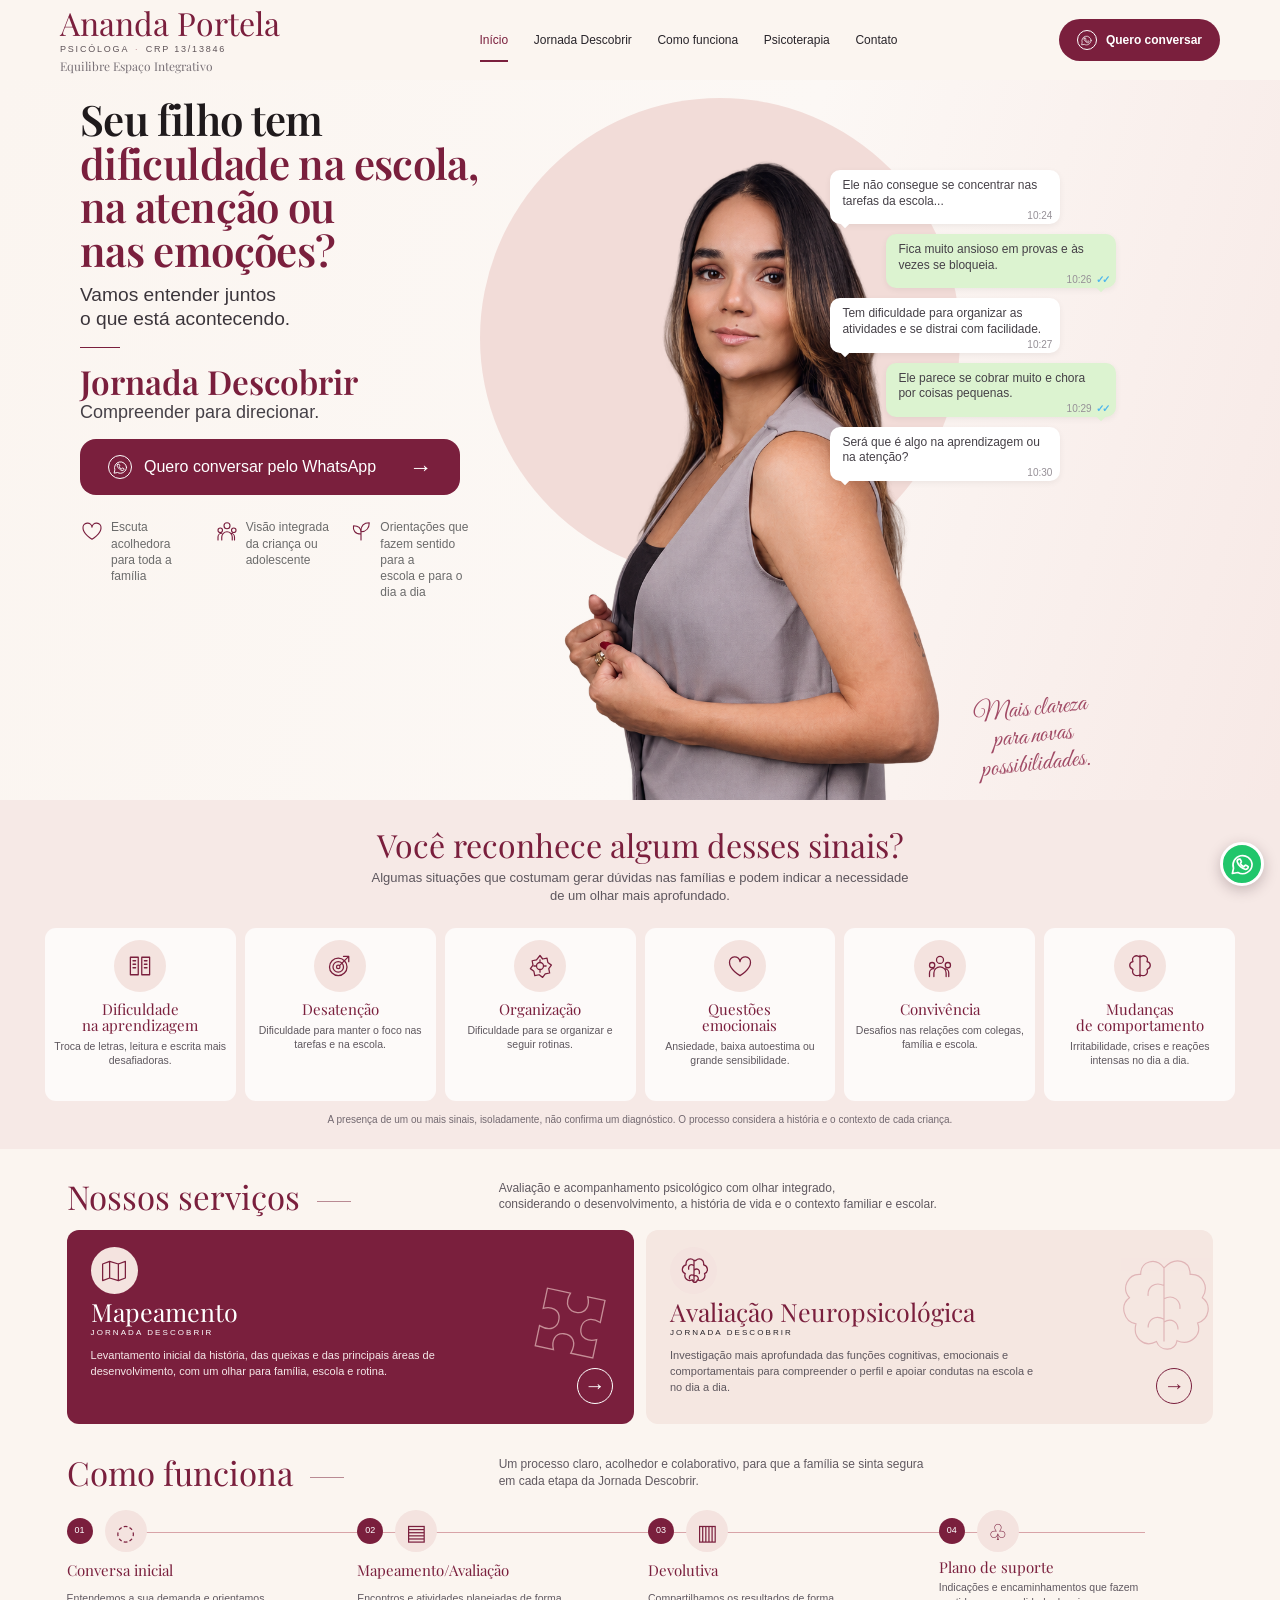
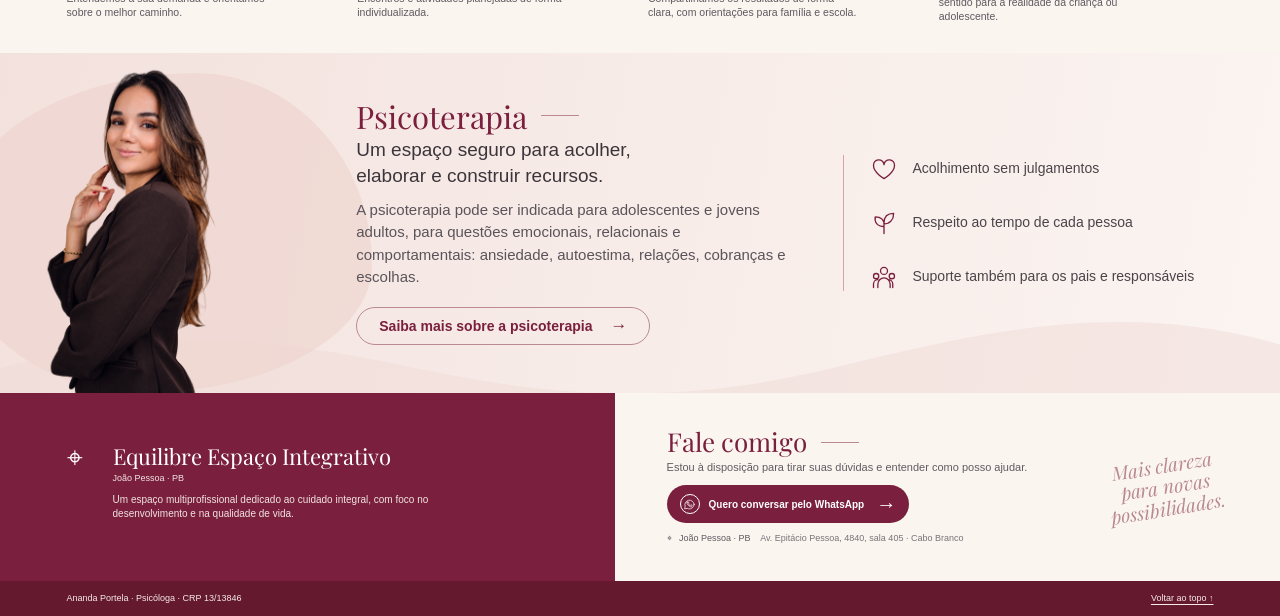
==== commit 723d8658: "Ajustes de icones" ====
--- a/index.html
+++ b/index.html
@@ -49,22 +49,6 @@
     <div class="hero-stage" aria-label="Retrato profissional de Ananda Portela">
       <div class="hero-halo" aria-hidden="true"></div>
       <img class="hero-photo" src="assets/ananda-hero-v2.png" alt="Ananda Portela, psicóloga, em retrato profissional">
-      <svg class="hero-art" viewBox="12 8 145 137" aria-hidden="true" focusable="false">
-        <g class="brain-drawing">
-          <!-- Contorno lateral do córtex: lobo frontal à esquerda. -->
-          <path d="M21 75C16 70 16 62 20 57 14 51 16 42 23 38 20 29 27 21 37 23 41 14 52 11 62 17 70 10 82 12 88 18 97 12 109 15 114 23 124 20 135 26 135 35 146 37 152 46 148 55 155 62 151 72 143 76 145 85 138 92 129 92 124 101 112 103 103 97 96 105 84 104 77 98 69 104 58 100 55 92 46 97 36 93 34 85 28 86 23 82 21 75Z"/>
-          <!-- Giros corticais, dispostos em curvas abertas e sinuosas. -->
-          <path d="M38 25C32 32 33 40 39 44 45 48 46 54 42 59M57 19C50 25 50 33 56 38 62 43 63 50 59 56M77 17C71 23 71 31 77 36 83 41 84 48 80 54M98 19C92 25 93 32 99 37 105 42 106 49 102 55M117 27C111 32 112 39 118 44 123 48 124 54 120 60M137 41C131 46 131 53 136 58"/>
-          <path d="M22 57C29 52 36 52 41 56M47 68C53 63 60 64 64 69M65 82C73 76 81 77 87 82M88 66C95 62 102 63 107 68M111 82C118 77 125 78 131 82"/>
-          <!-- Divisão longa do lobo temporal. -->
-          <path d="M25 77C40 70 54 70 67 77 79 84 91 86 106 79"/>
-          <!-- Cerebelo posterior com folíolos curvos. -->
-          <path d="M120 86C128 80 139 82 144 89 150 97 146 107 139 112 131 118 120 115 116 108 112 101 114 91 120 86Z"/>
-          <path d="M119 91C127 96 136 97 145 93M116 98C125 103 136 104 145 100M118 105C126 110 134 111 141 107"/>
-          <!-- Tronco curto, encerrado sob o cerebelo. -->
-          <path d="M108 96C111 102 115 106 120 109 122 116 120 124 121 132M103 98C106 104 110 108 115 111L115 130"/>
-        </g>
-      </svg>
       <aside class="hero-chat" aria-label="Exemplos de dúvidas que as famílias podem trazer">
         <div class="chat-bubble incoming">Ele não consegue se concentrar nas tarefas da escola...<small>10:24</small></div>
         <div class="chat-bubble outgoing">Fica muito ansioso em provas e às vezes se bloqueia.<small>10:26 <b aria-label="lido">✓✓</b></small></div>
@@ -93,7 +77,7 @@
     <section class="services section-white" id="jornada">
       <div class="section-heading split-heading"><h2>Nossos serviços</h2><p>Avaliação e acompanhamento psicológico com olhar integrado,<br> considerando o desenvolvimento, a história de vida e o contexto familiar e escolar.</p></div>
       <div class="service-grid">
-        <article class="service-card service-featured"><span class="icon-bubble service-icon"><svg viewBox="0 0 32 32"><path d="M11 4h10v6a4 4 0 0 1 7 3 4 4 0 0 1-7 3v12H11v-6a4 4 0 1 0-3 1H4V13a4 4 0 1 0 0-8h7z"/></svg></span><h3>Mapeamento</h3><p class="service-kicker">JORNADA DESCOBRIR</p><p>Levantamento inicial da história, das queixas e das principais áreas de desenvolvimento, com um olhar para família, escola e rotina.</p><a href="https://wa.me/?text=Ol%C3%A1%2C%20Ananda!%20Quero%20saber%20se%20o%20Mapeamento%20da%20Jornada%20Descobrir%20faz%20sentido%20para%20meu%20filho." class="round-link" aria-label="Perguntar sobre Mapeamento">→</a><svg class="puzzle-large" viewBox="0 0 100 100" aria-hidden="true"><path d="M35 9h12c-4 12 2 19 11 18 9-1 11-10 7-18h18v23c-12-4-19 2-18 11 1 9 10 11 18 7v19H60c4-12-2-19-11-18-9 1-11 10-7 18H23V48c12 4 19-2 18-11-1-9-10-11-18-7V9h12Z"/></svg></article>
+        <article class="service-card service-featured"><span class="icon-bubble service-icon"><svg viewBox="0 0 32 32"><path d="M3 8l8-3 10 3 8-3v19l-8 3-10-3-8 3zM11 5v19M21 8v19"/></svg></span><h3>Mapeamento</h3><p class="service-kicker">JORNADA DESCOBRIR</p><p>Levantamento inicial da história, das queixas e das principais áreas de desenvolvimento, com um olhar para família, escola e rotina.</p><a href="https://wa.me/?text=Ol%C3%A1%2C%20Ananda!%20Quero%20saber%20se%20o%20Mapeamento%20da%20Jornada%20Descobrir%20faz%20sentido%20para%20meu%20filho." class="round-link" aria-label="Perguntar sobre Mapeamento">→</a><svg class="puzzle-large" viewBox="0 0 100 100" aria-hidden="true"><path d="M35 9h12c-4 12 2 19 11 18 9-1 11-10 7-18h18v23c-12-4-19 2-18 11 1 9 10 11 18 7v19H60c4-12-2-19-11-18-9 1-11 10-7 18H23V48c12 4 19-2 18-11-1-9-10-11-18-7V9h12Z"/></svg></article>
         <article class="service-card service-soft"><span class="icon-bubble service-icon"><svg viewBox="0 0 32 32"><path d="M16 4c-4-4-10-1-9 5-5 1-6 8-1 10-2 5 3 10 8 7 1 4 5 4 6 0 5 3 10-2 8-7 5-2 4-9-1-10 1-6-5-9-9-5Zm0 0v23m0-17c-4-3-7 0-6 4m6 1c4-3 7 0 6 4m-6 2c-4-2-6 1-5 4m5-3c3-2 5 1 5 3"/></svg></span><h3>Avaliação Neuropsicológica</h3><p class="service-kicker">JORNADA DESCOBRIR</p><p>Investigação mais aprofundada das funções cognitivas, emocionais e comportamentais para compreender o perfil e apoiar condutas na escola e no dia a dia.</p><a href="https://wa.me/?text=Ol%C3%A1%2C%20Ananda!%20Quero%20saber%20mais%20sobre%20a%20Avalia%C3%A7%C3%A3o%20Neuropsicol%C3%B3gica." class="round-link" aria-label="Perguntar sobre Avaliação Neuropsicológica">→</a><svg class="brain-card" viewBox="0 0 120 120" aria-hidden="true"><path d="M60 17c-9-12-25-7-25 7-14-1-21 15-12 25-11 8-6 26 7 28-4 15 9 26 22 19 4 11 20 11 22-1 14 6 27-6 22-19 13-4 15-20 5-27 8-12 0-26-13-25 0-15-16-20-28-7Zm0 0v79M60 36c-10-5-18 2-17 11m17 3c10-5 18 2 17 11M60 72c-10-5-17 1-17 9m17-6c8-5 15 0 15 8"/></svg></article>
       </div>
     </section>
@@ -125,14 +109,10 @@
         <li><svg viewBox="0 0 32 32" aria-hidden="true"><path d="M16 28V15m0 5c-8 0-11-5-10-11 6 0 10 3 10 9m0-2c0-7 4-11 11-11 0 7-4 12-11 12"/></svg><span>Respeito ao tempo de cada pessoa</span></li>
         <li><svg viewBox="0 0 32 32" aria-hidden="true"><circle cx="16" cy="9" r="4"/><circle cx="7" cy="15" r="3"/><circle cx="25" cy="15" r="3"/><path d="M9 28v-4a7 7 0 0 1 14 0v4m-19 0v-4a5 5 0 0 1 5-5m17 9v-4a5 5 0 0 0-5-5"/></svg><span>Suporte também para os pais e responsáveis</span></li>
       </ul>
-      <svg class="therapy-leaves" viewBox="0 0 180 360" aria-hidden="true" focusable="false">
-        <path d="M152 364C139 311 147 256 130 206c-14-42-41-78-75-112M135 228c-7-38-5-74 9-111m-11 114c-24-29-52-47-87-57m66 124c8-42 29-75 60-104m-65 102c-23-22-47-33-78-35m75 76c16-25 40-40 70-48"/>
-        <path d="M143 128c-23-22-25-43-13-68 23 14 31 33 13 68Zm-44 59c-31-3-48-19-54-48 29 1 48 14 54 48Zm51-65c-4-29 7-49 31-63 10 27 2 48-31 63Zm-37 87c-30-15-40-35-35-65 27 12 42 31 35 65Zm22 35c9-30 27-44 57-44-7 28-24 46-57 44Zm-32 38c-29-17-37-39-29-68 26 15 39 35 29 68Zm47 39c13-27 33-38 63-33-11 27-30 42-63 33Zm-45 11c-27-18-34-40-24-68 25 17 36 38 24 68Z"/>
-      </svg>
     </section>
 
     <section class="contact section-white" id="equilibre">
-      <div class="clinic-panel"><span class="clinic-mark">⌖</span><div><h2>Equilibre Espaço Integrativo</h2><p class="place">João Pessoa · PB</p><p>Um espaço multiprofissional dedicado ao cuidado integral, com foco no desenvolvimento e na qualidade de vida.</p></div><svg class="leaf-art" viewBox="0 0 120 160" aria-hidden="true"><path d="M60 150C56 103 68 62 102 16M59 105C36 85 25 68 24 47c20 11 32 29 36 51m9-30c-1-24 8-43 26-57 4 21-4 40-24 59M57 131c-20-17-36-23-55-20 10 18 28 26 55 26"/></svg></div>
+      <div class="clinic-panel"><span class="clinic-mark">⌖</span><div><h2>Equilibre Espaço Integrativo</h2><p class="place">João Pessoa · PB</p><p>Um espaço multiprofissional dedicado ao cuidado integral, com foco no desenvolvimento e na qualidade de vida.</p></div></div>
       <div class="contact-panel" id="contato"><div class="contact-copy"><div class="title-line"><h2>Fale comigo</h2><span></span></div><p>Estou à disposição para tirar suas dúvidas e entender como posso ajudar.</p><a class="button" href="https://wa.me/?text=Ol%C3%A1%2C%20Ananda!%20Vim%20pelo%20seu%20site%20e%20quero%20saber%20mais%20sobre%20a%20Jornada%20Descobrir." target="_blank" rel="noreferrer"><span class="wa-icon" aria-hidden="true"><svg viewBox="0 0 24 24"><path d="M20.5 11.7a8.5 8.5 0 0 1-12.6 7.4L3 20l1-4.7a8.5 8.5 0 1 1 16.5-3.6Z"/><path d="M8.3 7.7c.2-.5.5-.5.8-.5h.6c.2 0 .4.1.5.4l.8 1.8c.1.2.1.4-.1.6l-.6.7c-.2.2-.2.4 0 .7.6 1 1.5 1.8 2.5 2.4.3.2.5.2.7-.1l.8-.9c.2-.2.4-.2.7-.1l1.7.8c.3.1.4.3.4.5 0 .3-.2 1.2-.8 1.7-.5.5-1.3.7-2.1.5-1.1-.3-2.4-.9-3.8-2.1-1.7-1.5-2.8-3.3-3.1-4.5-.3-1.1.2-1.8.6-2.2Z"/></svg></span>Quero conversar pelo WhatsApp <span class="arrow">→</span></a><p class="address">⌖ &nbsp; João Pessoa · PB &nbsp;&nbsp; <span>Av. Epitácio Pessoa, 4840, sala 405 · Cabo Branco</span></p></div><div class="contact-art">Mais clareza<br>para novas<br>possibilidades.</div></div>
     </section>
   </main>
--- a/hero.css
+++ b/hero.css
@@ -241,10 +241,8 @@
   background: linear-gradient(100deg, #f3e1dd 0%, #f7ebe7 45%, #fbf4f1 100%);
 }
 .psychotherapy > * { position: relative; z-index: 1; }
-.psychotherapy .therapy-curve,
-.psychotherapy .therapy-leaves { position: absolute; z-index: 0; pointer-events: none; fill: none; }
+.psychotherapy .therapy-curve { position: absolute; z-index: 0; pointer-events: none; fill: none; }
 .psychotherapy .therapy-curve { left: 0; bottom: 0; width: 100%; height: 88px; fill: #f1dcd8; opacity: .5; }
-.psychotherapy .therapy-leaves { right: 0; bottom: 0; width: 180px; height: 100%; stroke: #c99aa3; stroke-width: 1.2; stroke-linecap: round; stroke-linejoin: round; opacity: .55; }
 .therapy-photo { position: relative; z-index: 1; grid-column: 1; grid-row: 1; align-self: stretch; width: 100%; min-width: 0; min-height: 340px; overflow: visible; border: 0; border-radius: 0; background: none; box-shadow: none; }
 .therapy-photo .therapy-blob { position: absolute; z-index: 0; left: -48px; top: 20px; width: 420px; height: 320px; border-radius: 58% 42% 55% 45% / 50% 60% 40% 50%; background: #efd6d1; opacity: .7; pointer-events: none; }
 .therapy-photo img { position: absolute; z-index: 1; left: 0; top: 10px; width: auto; height: 110%; max-width: none; object-fit: contain; object-position: bottom left; mix-blend-mode: normal; filter: none; }
@@ -261,7 +259,6 @@
 @media (max-width: 1024px) and (min-width: 769px) {
   .psychotherapy { grid-template-columns: 32% 40% 28%; padding-right: 24px; }
   .therapy-photo .therapy-blob { left: -78px; }
-  .psychotherapy .therapy-leaves { opacity: .35; }
   .therapy-copy { padding-inline: 12px; }
   .therapy-copy h2 { font-size: 28px; }
   .therapy-copy .lead { font-size: 17px; }
@@ -280,7 +277,6 @@
     overflow: hidden;
   }
   .psychotherapy .therapy-curve { height: 65px; }
-  .psychotherapy .therapy-leaves { display: none; }
   .therapy-photo {
     order: 1;
     flex: 0 0 320px;
@@ -309,8 +305,3 @@
   .therapy-values li:last-child { grid-column: auto; }
 }
 
-/* Cérebro único do hero: dimensões por breakpoint e traço uniforme. */
-.hero-art { width: 140px; height: auto; aspect-ratio: 1 / 1; overflow: visible; fill: none; stroke: #E3A9B0; stroke-width: 1.4; opacity: .75; pointer-events: none; }
-.hero-art .brain-drawing { fill: none; stroke: inherit; stroke-width: 1.4; stroke-linecap: round; stroke-linejoin: round; }
-@media (max-width: 1024px) and (min-width: 769px) { .hero-art { width: 110px; height: auto; } }
-@media (max-width: 768px) { .hero-art { width: 70px; height: auto; top: 0; right: 8px; left: auto; z-index: 1; opacity: .75; } }
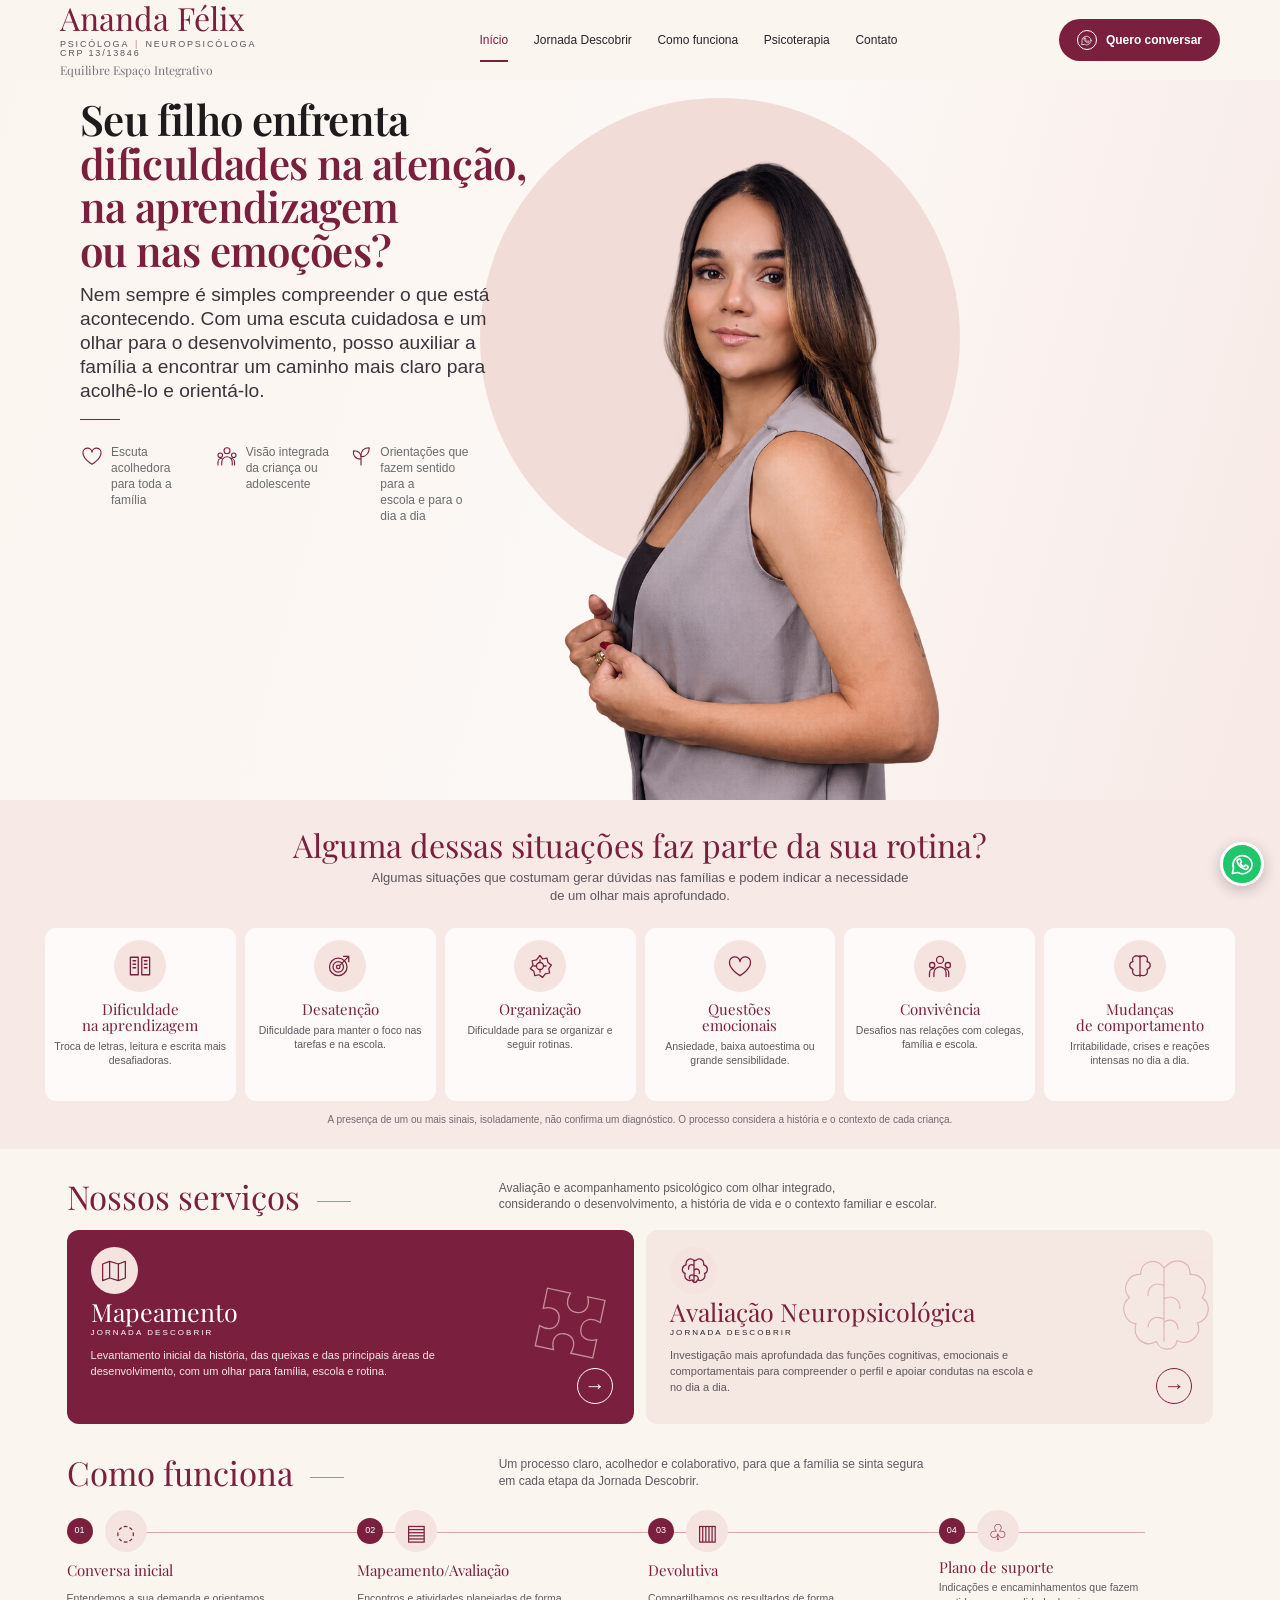
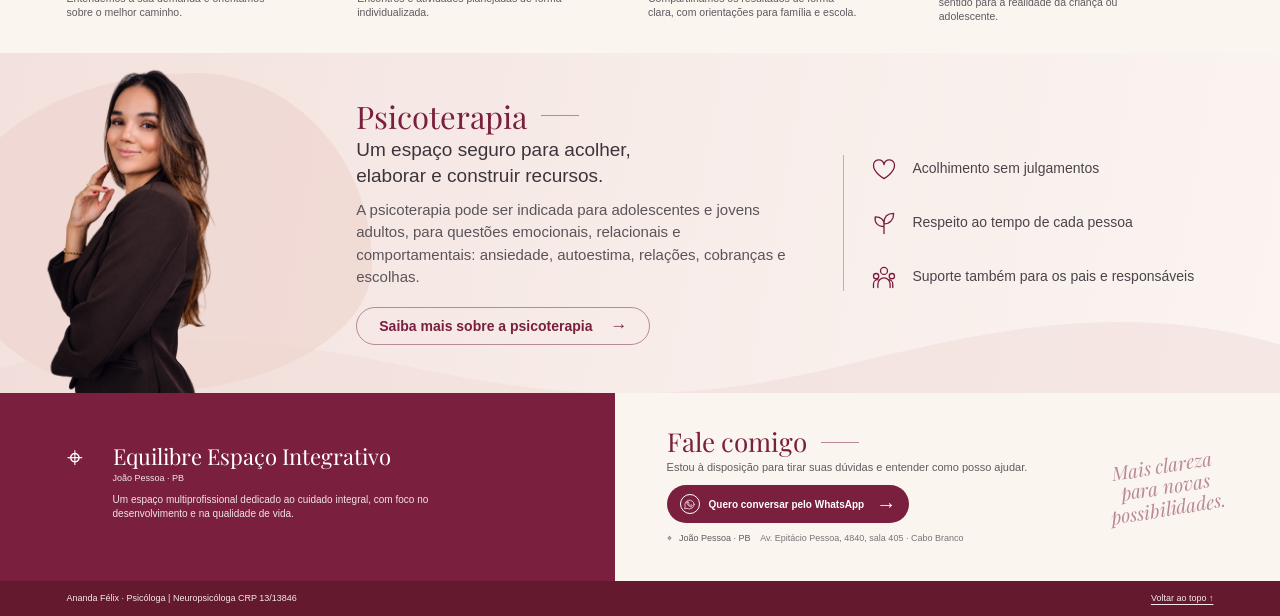
==== commit 6dcf6fde: "Ajustes nos titulos" ====
--- a/index.html
+++ b/index.html
@@ -4,8 +4,8 @@
   <meta charset="utf-8">
   <meta name="viewport" content="width=device-width, initial-scale=1">
   <meta name="theme-color" content="#fffaf8">
-  <meta name="description" content="Acolhimento psicológico para crianças, adolescentes e famílias em João Pessoa. Conheça a Jornada Descobrir com Ananda Portela, psicóloga CRP 13/13846.">
-  <title>Ananda Portela | Psicóloga em João Pessoa</title>
+  <meta name="description" content="Acolhimento psicológico para crianças, adolescentes e famílias em João Pessoa. Conheça a Jornada Descobrir com Ananda Félix, psicóloga e neuropsicóloga CRP 13/13846.">
+  <title>Ananda Félix | Psicóloga e Neuropsicóloga em João Pessoa</title>
   <link rel="preload" as="image" href="assets/ananda-hero-v2.png">
   <link rel="preconnect" href="https://fonts.googleapis.com">
   <link rel="preconnect" href="https://fonts.gstatic.com" crossorigin>
@@ -15,9 +15,9 @@
 </head>
 <body>
   <header class="site-header">
-    <a class="brand" href="#inicio" aria-label="Ananda Portela, início">
-      <span class="brand-name">Ananda Portela</span>
-      <span class="brand-meta">PSICÓLOGA <i>·</i> CRP 13/13846</span>
+    <a class="brand" href="#inicio" aria-label="Ananda Félix, início">
+      <span class="brand-name">Ananda Félix</span>
+      <span class="brand-meta">PSICÓLOGA <i>|</i> NEUROPSICÓLOGA<br>CRP 13/13846</span>
       <span class="brand-clinic">Equilibre Espaço Integrativo</span>
     </a>
     <button class="menu-toggle" type="button" aria-expanded="false" aria-controls="main-nav" aria-label="Abrir menu"><span></span><span></span><span></span></button>
@@ -31,38 +31,24 @@
     <section class="hero" id="inicio">
   <div class="hero-inner">
     <div class="hero-copy">
-      <h1><span class="hero-title-line">Seu filho tem</span><em><span class="hero-title-line">dificuldade na escola,</span><span class="hero-title-line">na atenção ou</span><span class="hero-title-line">nas emoções?</span></em></h1>
-      <p class="hero-subtitle">Vamos entender juntos<br>o que está acontecendo.</p>
+      <h1><span class="hero-title-line">Seu filho enfrenta</span><em><span class="hero-title-line">dificuldades na atenção,</span><span class="hero-title-line">na aprendizagem</span><span class="hero-title-line">ou nas emoções?</span></em></h1>
+      <p class="hero-subtitle">Nem sempre é simples compreender o que está acontecendo. Com uma escuta cuidadosa e um olhar para o desenvolvimento, posso auxiliar a família a encontrar um caminho mais claro para acolhê-lo e orientá-lo.</p>
       <span class="small-rule" aria-hidden="true"></span>
-      <h2>Jornada Descobrir</h2>
-      <p class="hero-description">Compreender para direcionar.</p>
-      <a class="button hero-button" href="https://wa.me/?text=Ol%C3%A1%2C%20Ananda!%20Vim%20pelo%20seu%20site%20e%20quero%20saber%20mais%20sobre%20a%20Jornada%20Descobrir." target="_blank" rel="noreferrer">
-        <span class="wa-icon" aria-hidden="true"><svg viewBox="0 0 24 24"><path d="M20.5 11.7a8.5 8.5 0 0 1-12.6 7.4L3 20l1-4.7a8.5 8.5 0 1 1 16.5-3.6Z"/><path d="M8.3 7.7c.2-.5.5-.5.8-.5h.6c.2 0 .4.1.5.4l.8 1.8c.1.2.1.4-.1.6l-.6.7c-.2.2-.2.4 0 .7.6 1 1.5 1.8 2.5 2.4.3.2.5.2.7-.1l.8-.9c.2-.2.4-.2.7-.1l1.7.8c.3.1.4.3.4.5 0 .3-.2 1.2-.8 1.7-.5.5-1.3.7-2.1.5-1.1-.3-2.4-.9-3.8-2.1-1.7-1.5-2.8-3.3-3.1-4.5-.3-1.1.2-1.8.6-2.2Z"/></svg></span>
-        <span class="hero-button__label">Quero conversar pelo WhatsApp</span><span class="arrow">→</span>
-      </a>
       <div class="hero-benefits" aria-label="Como é o acolhimento">
         <div><svg viewBox="0 0 32 32" aria-hidden="true"><path d="M16 27S4 20 4 12a6 6 0 0 1 12-1 6 6 0 0 1 12 1c0 8-12 15-12 15Z"/></svg><span class="hero-benefit__text">Escuta acolhedora<br>para toda a família</span></div>
         <div><svg viewBox="0 0 32 32" aria-hidden="true"><circle cx="16" cy="9" r="4"/><circle cx="7" cy="15" r="3"/><circle cx="25" cy="15" r="3"/><path d="M9 28v-4a7 7 0 0 1 14 0v4m-19 0v-4a5 5 0 0 1 5-5m17 9v-4a5 5 0 0 0-5-5"/></svg><span class="hero-benefit__text">Visão integrada<br>da criança ou adolescente</span></div>
         <div><svg viewBox="0 0 32 32" aria-hidden="true"><path d="M16 28V15m0 5c-8 0-11-5-10-11 6 0 10 3 10 9m0-2c0-7 4-11 11-11 0 7-4 12-11 12"/></svg><span class="hero-benefit__text">Orientações que<br>fazem sentido para a<br>escola e para o dia a dia</span></div>
       </div>
     </div>
-    <div class="hero-stage" aria-label="Retrato profissional de Ananda Portela">
+    <div class="hero-stage" aria-label="Retrato profissional de Ananda Félix">
       <div class="hero-halo" aria-hidden="true"></div>
-      <img class="hero-photo" src="assets/ananda-hero-v2.png" alt="Ananda Portela, psicóloga, em retrato profissional">
-      <aside class="hero-chat" aria-label="Exemplos de dúvidas que as famílias podem trazer">
-        <div class="chat-bubble incoming">Ele não consegue se concentrar nas tarefas da escola...<small>10:24</small></div>
-        <div class="chat-bubble outgoing">Fica muito ansioso em provas e às vezes se bloqueia.<small>10:26 <b aria-label="lido">✓✓</b></small></div>
-        <div class="chat-bubble incoming">Tem dificuldade para organizar as atividades e se distrai com facilidade.<small>10:27</small></div>
-        <div class="chat-bubble outgoing">Ele parece se cobrar muito e chora por coisas pequenas.<small>10:29 <b aria-label="lido">✓✓</b></small></div>
-        <div class="chat-bubble incoming">Será que é algo na aprendizagem ou na atenção?<small>10:30</small></div>
-      </aside>
-      <p class="hero-mantra">Mais clareza<br>para novas<br>possibilidades.</p>
+      <img class="hero-photo" src="assets/ananda-hero-v2.png" alt="Ananda Félix, psicóloga, em retrato profissional">
     </div>
   </div>
 </section>
 
     <section class="signals section-blush">
-      <div class="section-heading centered"><h2>Você reconhece algum desses sinais?</h2><p>Algumas situações que costumam gerar dúvidas nas famílias e podem indicar a necessidade<br class="desktop-break"> de um olhar mais aprofundado.</p></div>
+      <div class="section-heading centered"><h2>Alguma dessas situações faz parte da sua rotina?</h2><p>Algumas situações que costumam gerar dúvidas nas famílias e podem indicar a necessidade<br class="desktop-break"> de um olhar mais aprofundado.</p></div>
       <div class="signal-grid">
         <article class="signal-card"><span class="icon-bubble"><svg viewBox="0 0 32 32"><path d="M5 6h9v20H5zM18 6h9v20h-9zM8 10h3m10 0h3M8 14h3m10 0h3M8 18h3m10 0h3"/></svg></span><h3>Dificuldade<br>na aprendizagem</h3><p>Troca de letras, leitura e escrita mais desafiadoras.</p></article>
         <article class="signal-card"><span class="icon-bubble"><svg viewBox="0 0 32 32"><circle cx="14" cy="17" r="10"/><circle cx="14" cy="17" r="6"/><circle cx="14" cy="17" r="2"/><path d="m16 15 10-10m-6 0h6v6"/></svg></span><h3>Desatenção</h3><p>Dificuldade para manter o foco nas tarefas e na escola.</p></article>
@@ -96,7 +82,7 @@
       <svg class="therapy-curve" viewBox="0 0 1440 100" preserveAspectRatio="none" aria-hidden="true" focusable="false"><path d="M0 72C185 18 316 40 478 74s297 38 466-4 322-76 496-25v55H0Z"/></svg>
       <div class="therapy-photo">
         <span class="therapy-blob" aria-hidden="true"></span>
-        <img src="assets/ananda-retrato-cutout.png" alt="Ananda Portela em retrato profissional com blazer escuro">
+        <img src="assets/ananda-retrato-cutout.png" alt="Ananda Félix em retrato profissional com blazer escuro">
       </div>
       <article class="therapy-copy" id="sobre">
         <div class="title-line"><h2>Psicoterapia</h2><span></span></div>
@@ -116,7 +102,7 @@
       <div class="contact-panel" id="contato"><div class="contact-copy"><div class="title-line"><h2>Fale comigo</h2><span></span></div><p>Estou à disposição para tirar suas dúvidas e entender como posso ajudar.</p><a class="button" href="https://wa.me/?text=Ol%C3%A1%2C%20Ananda!%20Vim%20pelo%20seu%20site%20e%20quero%20saber%20mais%20sobre%20a%20Jornada%20Descobrir." target="_blank" rel="noreferrer"><span class="wa-icon" aria-hidden="true"><svg viewBox="0 0 24 24"><path d="M20.5 11.7a8.5 8.5 0 0 1-12.6 7.4L3 20l1-4.7a8.5 8.5 0 1 1 16.5-3.6Z"/><path d="M8.3 7.7c.2-.5.5-.5.8-.5h.6c.2 0 .4.1.5.4l.8 1.8c.1.2.1.4-.1.6l-.6.7c-.2.2-.2.4 0 .7.6 1 1.5 1.8 2.5 2.4.3.2.5.2.7-.1l.8-.9c.2-.2.4-.2.7-.1l1.7.8c.3.1.4.3.4.5 0 .3-.2 1.2-.8 1.7-.5.5-1.3.7-2.1.5-1.1-.3-2.4-.9-3.8-2.1-1.7-1.5-2.8-3.3-3.1-4.5-.3-1.1.2-1.8.6-2.2Z"/></svg></span>Quero conversar pelo WhatsApp <span class="arrow">→</span></a><p class="address">⌖ &nbsp; João Pessoa · PB &nbsp;&nbsp; <span>Av. Epitácio Pessoa, 4840, sala 405 · Cabo Branco</span></p></div><div class="contact-art">Mais clareza<br>para novas<br>possibilidades.</div></div>
     </section>
   </main>
-  <footer class="site-footer"><span>Ananda Portela · Psicóloga · CRP 13/13846</span><a href="#inicio">Voltar ao topo ↑</a></footer>
+  <footer class="site-footer"><span>Ananda Félix · Psicóloga | Neuropsicóloga CRP 13/13846</span><a href="#inicio">Voltar ao topo ↑</a></footer>
   <a class="floating-wa" href="https://wa.me/?text=Ol%C3%A1%2C%20Ananda!%20Vim%20pelo%20seu%20site%20e%20quero%20saber%20mais%20sobre%20a%20Jornada%20Descobrir." target="_blank" rel="noreferrer" aria-label="Conversar pelo WhatsApp"><svg viewBox="0 0 24 24"><path d="M20.5 11.7a8.5 8.5 0 0 1-12.6 7.4L3 20l1-4.7a8.5 8.5 0 1 1 16.5-3.6Z"/><path d="M8.3 7.7c.2-.5.5-.5.8-.5h.6c.2 0 .4.1.5.4l.8 1.8c.1.2.1.4-.1.6l-.6.7c-.2.2-.2.4 0 .7.6 1 1.5 1.8 2.5 2.4.3.2.5.2.7-.1l.8-.9c.2-.2.4-.2.7-.1l1.7.8c.3.1.4.3.4.5 0 .3-.2 1.2-.8 1.7-.5.5-1.3.7-2.1.5-1.1-.3-2.4-.9-3.8-2.1-1.7-1.5-2.8-3.3-3.1-4.5-.3-1.1.2-1.8.6-2.2Z"/></svg></a>
   <script src="script.js" defer></script>
 </body>
